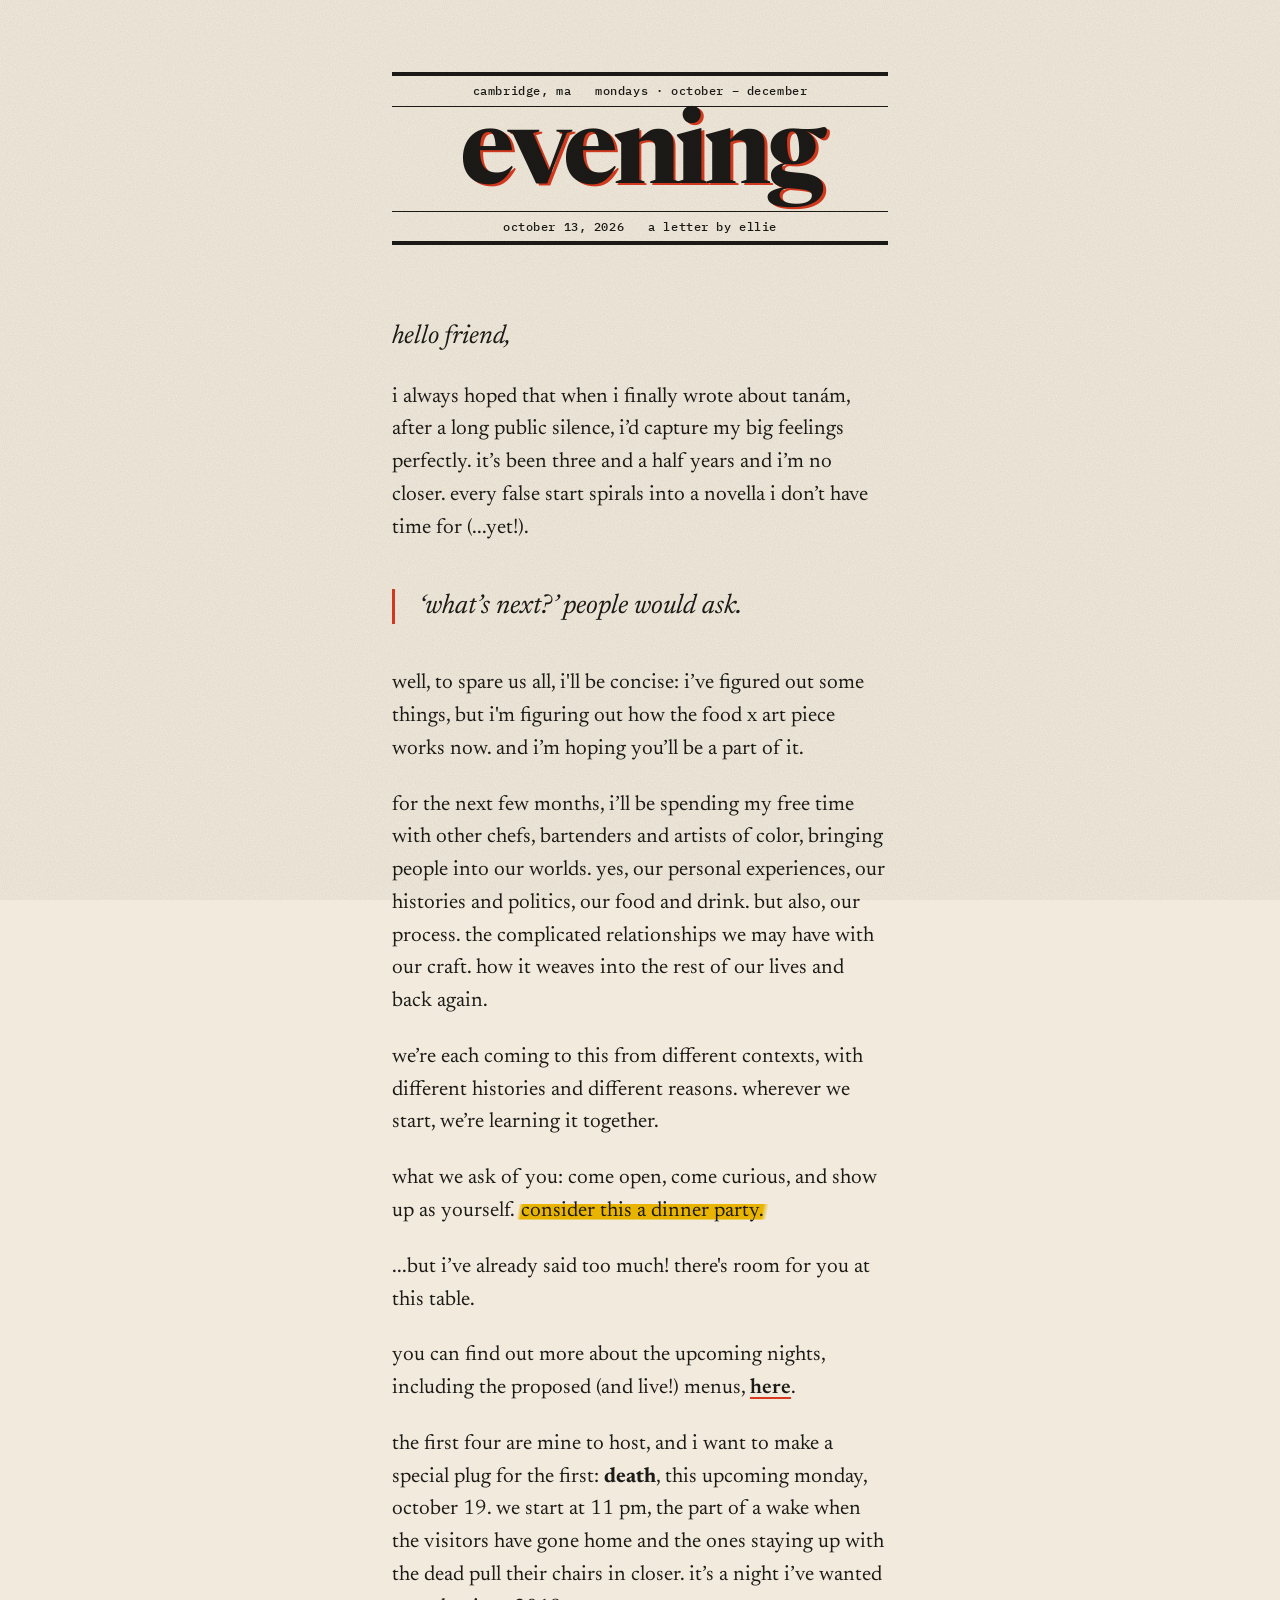
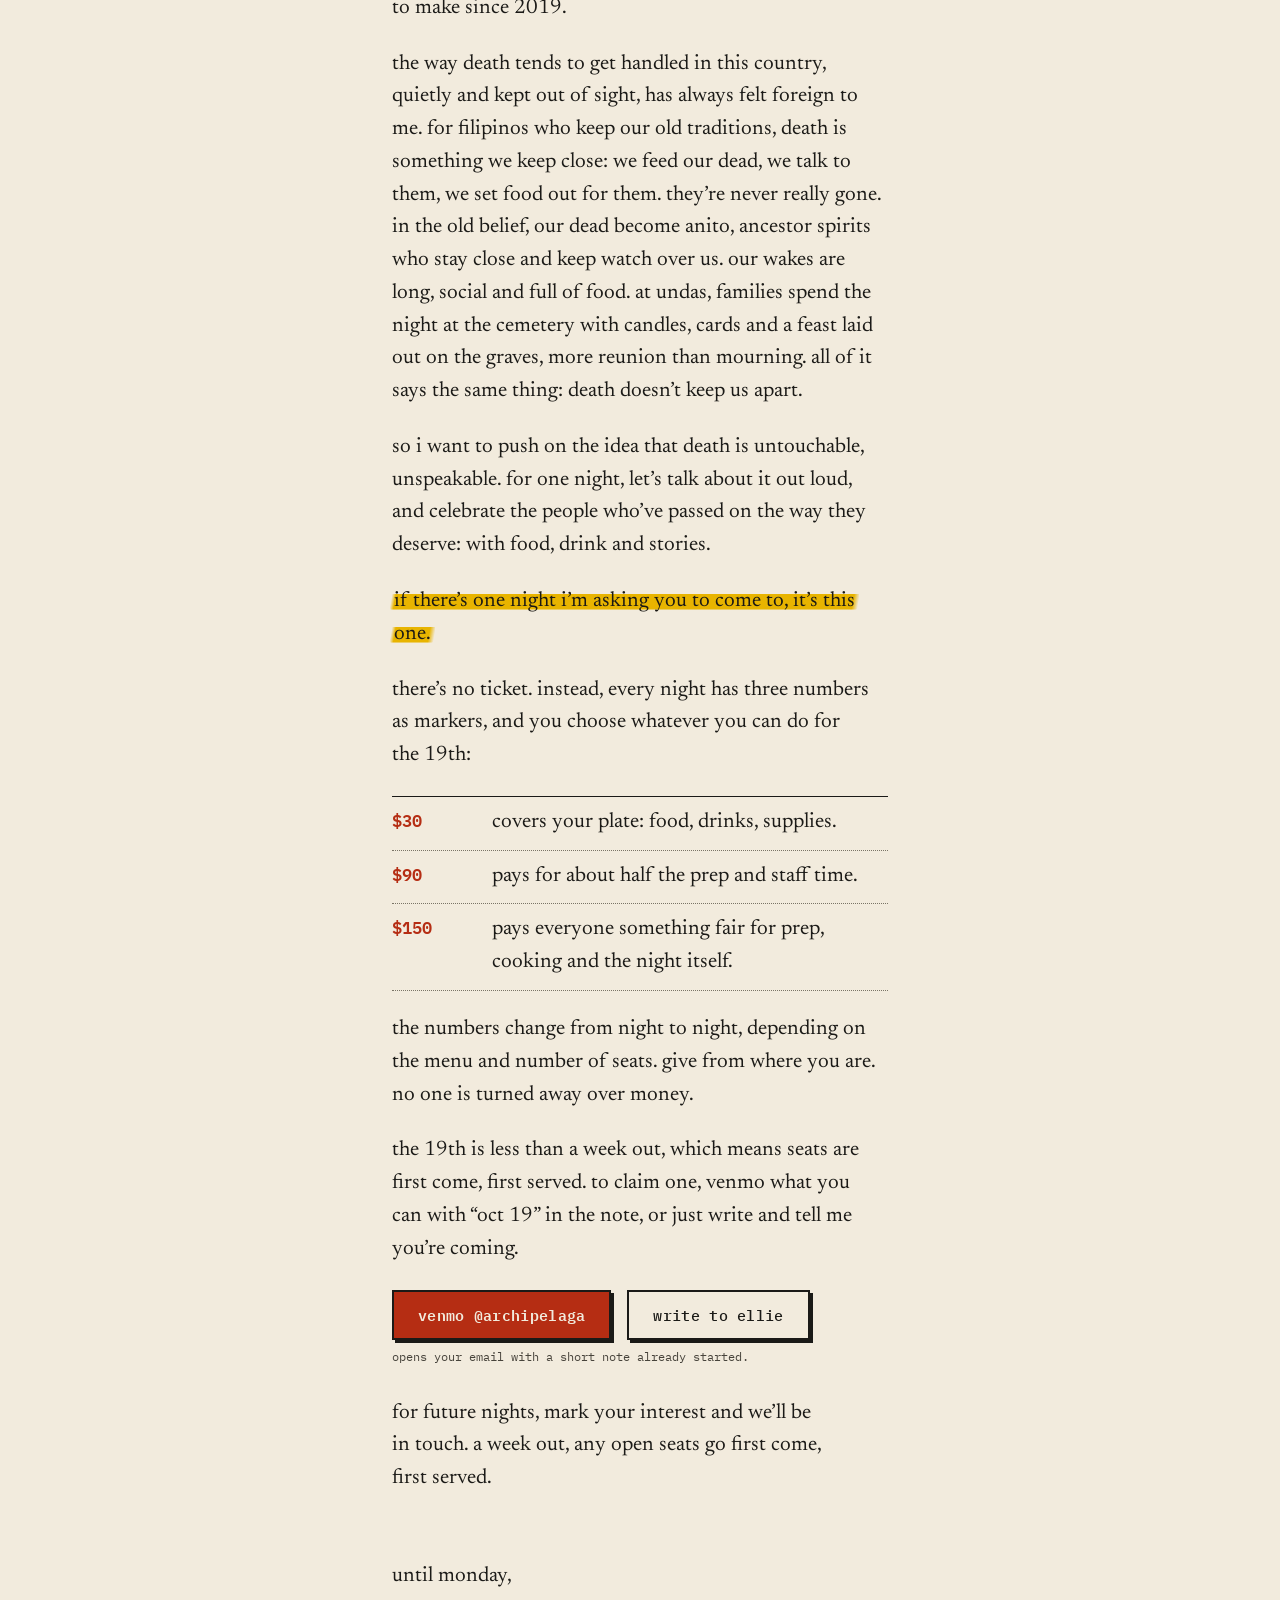
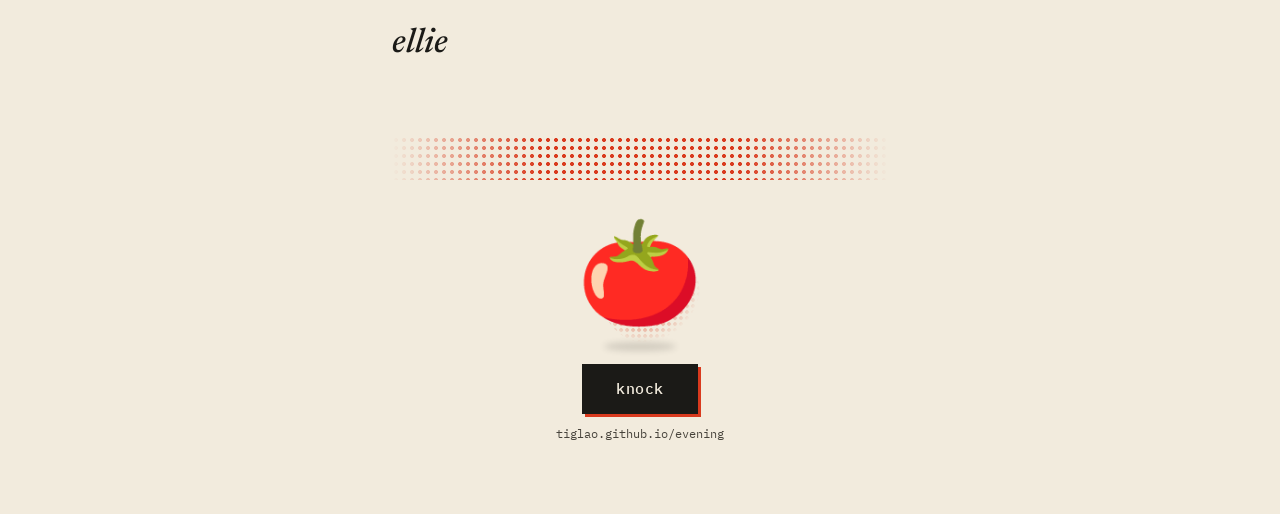
==== hello.html @ a57fa572 "v3.1: add hello.html letter - New public page at /hello.html: a letter from ellie about tanám and th" ====
<!doctype html>
<html lang="en">
<head>
  <meta charset="utf-8">
  <meta name="viewport" content="width=device-width, initial-scale=1">
  <title>evening · hello friend</title>
  <meta name="description" content="a letter from ellie, about tanám, and what's next.">
  <meta property="og:title" content="evening">
  <meta property="og:description" content="hello friend. a letter about tanám, and what's next.">
  <meta property="og:type" content="article">
  <link rel="icon" href="data:image/svg+xml,<svg xmlns=%22http://www.w3.org/2000/svg%22 viewBox=%220 0 100 100%22><text y=%22.9em%22 font-size=%2290%22>🍅</text></svg>">
  <link rel="preconnect" href="https://fonts.googleapis.com">
  <link rel="preconnect" href="https://fonts.gstatic.com" crossorigin>
  <link rel="stylesheet" href="https://fonts.googleapis.com/css2?family=IBM+Plex+Mono:wght@400;500;600&family=Newsreader:ital,opsz,wght@0,6..72,300..800;1,6..72,300..800&display=swap">
  <link rel="stylesheet" href="styles.css">
  <style>
    /* page-specific; tokens come from styles.css :root */
    :root { --gate-url: "tiglao.github.io/evening"; }
    .note { max-width: 34rem; margin: 0 auto; padding: var(--s-8) var(--s-5) var(--s-8); }
    .note__plate { text-align: center; margin-bottom: var(--s-8); }
    .note__plate .nameplate__meta { justify-content: center; gap: 2px var(--s-5); }
    .note__word { margin: .06em 0 .04em; font-weight: 700; font-size: clamp(64px, 15vw, 104px); line-height: .9; letter-spacing: -.05em; font-variation-settings: "opsz" 72; text-shadow: .028em .018em 0 var(--misreg); }
    .note__body p { margin: 0 0 1.1em; text-wrap: pretty; }
    .note__hello { font-style: italic; font-size: 1.25em; margin-bottom: .9em !important; }
    .note__ask { margin: 1.6em 0 1.6em !important; padding-left: var(--s-5); border-left: 3px solid var(--tomato); font: italic 400 1.3em/1.3 var(--font-serif); }
    .note mark {
      color: inherit; padding: 0 .18em; margin: 0 -.08em;
      background: linear-gradient(100deg, transparent .1em, var(--hi) .28em, var(--hi) calc(100% - .35em), transparent calc(100% - .08em)) 0 62% / 100% 74% no-repeat;
      border-radius: .35em .15em .4em .2em;
      -webkit-box-decoration-break: clone; box-decoration-break: clone; mix-blend-mode: multiply;
    }
    .note__body a { font-weight: 600; text-decoration-thickness: 2px; }
    .note__close { margin: var(--s-6) 0 0 !important; }
    .note__sign { margin-top: 0 !important; font: italic 500 34px/1.1 var(--font-serif); }

    .price-list { list-style: none; margin: 0 0 1.1em; padding: 0; border-top: 1.5px solid var(--ink); }
    .price-list li { display: grid; grid-template-columns: 4.2em minmax(0, 1fr); gap: var(--s-3); align-items: baseline; padding: 10px 0; border-bottom: 1px dotted var(--ink-3); text-wrap: pretty; }
    .price-list__amt { font: 600 17px/1.2 var(--font-mono); color: var(--tomato-ink); }
    .note-actions { display: flex; flex-wrap: wrap; gap: var(--s-3) var(--s-4); margin: var(--s-5) 0 var(--s-2); }
    .note-actions__fine { margin: 0 0 var(--s-6) !important; font: 400 11.5px/1.5 var(--font-mono); color: var(--ink-2); }
    @media (max-width: 520px) { .note-actions .btn { flex: 1 1 100%; } }
    .knock { margin-top: var(--s-8); display: grid; justify-items: center; gap: var(--s-3); text-align: center; }
    .knock__rule { width: 100%; height: 44px; margin-bottom: var(--s-5);
      background-image: radial-gradient(circle at 50% 50%, var(--tomato) 1.6px, transparent 2.3px); background-size: 8px 8px;
      -webkit-mask-image: linear-gradient(90deg, transparent, #000 30%, #000 70%, transparent);
              mask-image: linear-gradient(90deg, transparent, #000 30%, #000 70%, transparent); }
    .knocker { display: grid; justify-items: center; gap: var(--s-2); color: var(--ink); text-decoration: none; }
    .knocker .tomato { margin: 0; }
    .knocker__label { display: inline-flex; align-items: center; min-height: 50px; padding: 0 var(--s-6); background: var(--ink); color: var(--paper); border: 2px solid var(--ink); box-shadow: 3px 3px 0 var(--tomato); font: 500 15px/1 var(--font-mono); letter-spacing: .04em; transition: transform .12s ease, box-shadow .12s ease; }
    .knocker:hover { color: var(--ink); }
    .knocker:hover .knocker__label { transform: translate(-1px, -1px); box-shadow: 4px 4px 0 var(--tomato); }
    .knocker:active .knocker__label { transform: translate(2px, 2px); box-shadow: 1px 1px 0 var(--tomato); }
    .knocker:hover .tomato__art, .knocker[data-state="knocking"] .tomato__art { animation: knock 1.4s var(--ease-out) infinite; }
    .knocker:hover .tomato__floor, .knocker[data-state="knocking"] .tomato__floor { animation: knock-floor 1.4s var(--ease-out) infinite; }
    .knock__url { margin: 0; font: 400 12px/1.4 var(--font-mono); color: var(--ink-2); }
  </style>
</head>
<body>
  <main class="note" id="view-hello" data-view="hello">
    <header class="note__plate">
      <div class="nameplate__meta nameplate__meta--top"><span>cambridge, ma</span><span>mondays · october – december</span></div>
      <p class="note__word">evening</p>
      <div class="nameplate__meta nameplate__meta--bottom"><span>october 13, 2026</span><span>a letter by ellie</span></div>
    </header>

    <article class="note__body" id="hello-letter">
      <p class="note__hello">hello friend,</p>
      <p>i always hoped that when i finally wrote about tanám, after a long public silence, i’d capture my big feelings perfectly. it’s been three and a half years and i’m no closer. every false start spirals into a novella i don’t have time for (...yet!).</p>
      <p class="note__ask">‘what’s next?’ people would ask.</p>
      <p>well, to spare us all, i'll be concise: i’ve figured out some things, but i'm figuring out how the food x art piece works now. and i’m hoping you’ll be a part of it.</p>
      <p>for the next few months, i’ll be spending my free time with other chefs, bartenders and artists of color, bringing people into our worlds. yes, our personal experiences, our histories and politics, our food and drink. but also, our process. the complicated relationships we may have with our craft. how it weaves into the rest of our lives and back again.</p>
      <p>we’re each coming to this from different contexts, with different histories and different reasons. wherever we start, we’re learning it together.</p>
      <p>what we ask of you: come open, come curious, and show up as yourself. <mark>consider this a dinner party.</mark></p>
      <p>...but i’ve already said too much! there's room for you at this table.</p>
      <p>you can find out more about the upcoming nights, including the proposed (and live!) menus, <a id="hello-gate-link" href="index.html" data-action="to-gate">here</a>.</p>
      <p>the first four are mine to host, and i want to make a special plug for the first: <strong>death</strong>, this upcoming monday, october 19. we start at 11 pm, the part of a wake when the visitors have gone home and the ones staying up with the dead pull their chairs in closer. it’s a night i’ve wanted to make since 2019.</p>
      <p>the way death tends to get handled in this country, quietly and kept out of sight, has always felt foreign to me. for filipinos who keep our old traditions, death is something we keep close: we feed our dead, we talk to them, we set food out for them. they’re never really gone. in the old belief, our dead become anito, ancestor spirits who stay close and keep watch over us. our wakes are long, social and full of food. at undas, families spend the night at the cemetery with candles, cards and a feast laid out on the graves, more reunion than mourning. all of it says the same thing: death doesn’t keep us apart.</p>
      <p>so i want to push on the idea that death is untouchable, unspeakable. for one night, let’s talk about it out loud, and celebrate the people who’ve passed on the way they deserve: with food, drink and stories.</p>
      <p><mark>if there’s one night i’m asking you to come to, it’s this one.</mark></p>
      <p>there’s no ticket. instead, every night has three numbers as markers, and you choose whatever you can do for the 19th:</p>
      <ul class="price-list" id="hello-prices">
        <li><span class="price-list__amt">$30</span><span>covers your plate: food, drinks, supplies.</span></li>
        <li><span class="price-list__amt">$90</span><span>pays for about half the prep and staff time.</span></li>
        <li><span class="price-list__amt">$150</span><span>pays everyone something fair for prep, cooking and the night itself.</span></li>
      </ul>
      <p>the numbers change from night to night, depending on the menu and number of seats. give from where you are. no one is turned away over money.</p>
      <p>the 19th is less than a week out, which means seats are first come, first served. to claim one, venmo what you can with “oct 19” in the note, or just write and tell me you’re coming.</p>
      <div class="note-actions" id="hello-actions">
        <a id="hello-venmo" class="btn btn--tomato" data-action="venmo" href="https://venmo.com/u/archipelaga" target="_blank" rel="noopener">venmo @archipelaga</a>
        <button id="hello-write" class="btn btn--ghost" type="button" data-action="write-ellie">write to ellie</button>
      </div>
      <p class="note-actions__fine" id="hello-write-fine">opens your email with a short note already started.</p>
      <p>for future nights, mark your interest and we’ll be in touch. a week out, any open seats go first come, first served.</p>
      <p class="note__close"><br>until monday,<br><br></p>
      <p class="note__sign">ellie</p>
    </article>

    <section class="knock" id="knock" aria-label="go to the door">
      <div class="knock__rule" aria-hidden="true"></div>
      <!-- live: https://tiglao.github.io/evening — relative so it works on any host -->
      <a class="knocker" id="knocker" href="index.html" data-action="knock" data-state="idle">
        <!-- swap the <span> for the linocut <img>, same as the gate -->
        <span class="tomato tomato--small" aria-hidden="true">
          <span class="tomato__halftone benday"></span>
          <span class="tomato__floor"></span>
          <span class="tomato__art" data-slot="tomato-art"><span>🍅</span></span>
        </span>
        <span class="knocker__label">knock</span>
      </a>
      <p class="knock__url">tiglao.github.io/evening</p>
    </section>
  </main>

  <script>
    // "write to ellie": the address is assembled on click, so it never sits in the page for scrapers.
    const ELLIE = { user: "hello", domain: "ellietiglao.com" };
    document.getElementById("hello-write").addEventListener("click", () => {
      const subject = "coming to evening · mon oct 19";
      const body = "hi ellie,\n\ni'd like to come to death on monday, oct 19.\n\nname:\nphone:\nanything the kitchen should know:\n";
      location.href = "mailto:" + ELLIE.user + "@" + ELLIE.domain + "?subject=" + encodeURIComponent(subject) + "&body=" + encodeURIComponent(body);
    });

    // a short knock before going to the door
    (function () {
      const reduce = matchMedia("(prefers-reduced-motion: reduce)").matches;
      document.querySelectorAll('[data-action="knock"], [data-action="to-gate"]').forEach((a) => {
        a.addEventListener("click", (e) => {
          if (reduce || e.metaKey || e.ctrlKey || e.shiftKey || e.button !== 0) return;
          e.preventDefault();
          const k = document.getElementById("knocker");
          k.dataset.state = "knocking";
          setTimeout(() => { location.href = a.getAttribute("href"); }, 900);
        });
      });
    })();
  </script>
</body>
</html>
---- styles.css ----
/* evening — styles. every color, font and spacing value lives in :root. */
:root {
  /* ink + paper */
  --paper: #F2EBDD;
  --paper-deep: #E6DCC7;
  --paper-bright: #F8F3E9;
  --ink: #1B1A17;
  --ink-2: #47433B;
  --ink-3: #7A7466;
  /* riso inks */
  --tomato: #D93A1E;
  --tomato-ink: #B52D13;      /* tomato for small text + filled buttons (contrast) */
  --leaf: #2E6B3A;
  --hi: #F5C400;              /* yellow ink */
  --hi-wash: #F3E3A6;         /* yellow ink at low coverage, for notes */
  --cool: #2B59C3;            /* sparingly: focus rings */
  --misreg: var(--tomato);    /* color of the offset ink layer */

  /* type */
  --font-serif: "Newsreader", "Iowan Old Style", Georgia, serif;
  --font-mono: "IBM Plex Mono", ui-monospace, Menlo, monospace;
  --text-body: clamp(18px, 0.9vw + 13.5px, 21px);
  --text-small: 12.5px;

  /* space */
  --s-1: 4px; --s-2: 8px; --s-3: 12px; --s-4: 16px; --s-5: 24px;
  --s-6: 32px; --s-7: 48px; --s-8: 72px; --s-9: 112px;
  --measure: 35rem;
  --measure-wide: 48rem;
  --pull-gap-mobile: clamp(72px, 30svh, 320px);  /* keeps pull quotes one per phone screen */

  /* objects */
  --tomato-size: clamp(136px, 36vw, 212px);   /* square slot; linocut image fills it */
  --tomato-size-small: clamp(104px, 26vw, 140px);
  --toggle-size: 60px;
  --drawer-w: min(460px, 100vw);
  --dot-step: 7px;
  --dot-r: 1.5px;
  --shadow-print: 3px 3px 0 var(--ink);
  --ease-out: cubic-bezier(.2, .75, .2, 1);

  --z-toggle: 40; --z-scrim: 50; --z-drawer: 60; --z-grain: 90; --z-dev: 95;
}

*, *::before, *::after { box-sizing: border-box; }
html { -webkit-text-size-adjust: 100%; }
body {
  margin: 0;
  min-height: 100svh;
  background: var(--paper);
  color: var(--ink);
  font-family: var(--font-serif);
  font-optical-sizing: auto;
  font-size: var(--text-body);
  line-height: 1.56;
  -webkit-font-smoothing: antialiased;
  text-rendering: optimizeLegibility;
}
/* paper grain */
body::after {
  content: "";
  position: fixed;
  inset: 0;
  pointer-events: none;
  z-index: var(--z-grain);
  opacity: .5;
  mix-blend-mode: multiply;
  background-image: url("data:image/svg+xml;utf8,<svg xmlns='http://www.w3.org/2000/svg' width='220' height='220'><filter id='n'><feTurbulence type='fractalNoise' baseFrequency='.85' numOctaves='3' stitchTiles='stitch'/><feColorMatrix values='0 0 0 0 .1  0 0 0 0 .09  0 0 0 0 .07  0 0 0 .22 0'/></filter><rect width='100%' height='100%' filter='url(%23n)'/></svg>");
}
a { color: inherit; text-decoration-color: var(--tomato); text-decoration-thickness: 1.5px; text-underline-offset: .18em; }
a:hover { color: var(--tomato-ink); }
button { font: inherit; color: inherit; }
:focus-visible { outline: 2px dashed var(--cool); outline-offset: 3px; }
::selection { background: var(--hi); color: var(--ink); }
.visually-hidden { position: absolute !important; width: 1px; height: 1px; overflow: hidden; clip: rect(0 0 0 0); white-space: nowrap; }
[hidden] { display: none !important; }

/* ---------- views ---------- */
[data-view-panel] { display: none; }
body[data-view="gate"] [data-view-panel="gate"],
body[data-view="not-listed"] [data-view-panel="not-listed"],
body[data-view="goodbye"] [data-view-panel="goodbye"] { display: grid; animation: view-in .6s var(--ease-out) both; }
body[data-view="letter"] [data-view-panel="letter"] { display: block; animation: view-in .8s var(--ease-out) both; }
@keyframes view-in { from { opacity: 0; transform: translateY(10px); } to { opacity: 1; transform: none; } }

/* ---------- shared pieces ---------- */
.btn {
  display: inline-flex; align-items: center; justify-content: center; gap: var(--s-2);
  min-height: 50px; padding: 0 var(--s-5);
  font: 500 15px/1 var(--font-mono); letter-spacing: .02em; text-decoration: none;
  color: var(--paper); background: var(--ink);
  border: 2px solid var(--ink); border-radius: 0;
  box-shadow: 3px 3px 0 var(--tomato);
  cursor: pointer;
  transition: transform .12s ease, box-shadow .12s ease, background-color .2s ease;
}
.btn:hover { color: var(--paper); transform: translate(-1px, -1px); box-shadow: 4px 4px 0 var(--tomato); }
.btn:active { transform: translate(2px, 2px); box-shadow: 1px 1px 0 var(--tomato); }
.btn:disabled { cursor: progress; }
.btn--tomato { background: var(--tomato-ink); border-color: var(--ink); box-shadow: 3px 3px 0 var(--ink); }
.btn--tomato:hover { box-shadow: 4px 4px 0 var(--ink); }
.btn--tomato:active { box-shadow: 1px 1px 0 var(--ink); }
.btn--ghost { background: transparent; color: var(--ink); box-shadow: 3px 3px 0 var(--ink); }
.btn--ghost:hover { color: var(--ink); background: var(--paper-bright); box-shadow: 4px 4px 0 var(--ink); }
.btn--ghost:active { box-shadow: 1px 1px 0 var(--ink); }
.btn--small { min-height: 44px; padding: 0 var(--s-4); font-size: 13.5px; }
.btn [data-label] { display: none; }
.btn [data-label="default"] { display: inline; }

.linkish {
  display: inline-flex; align-items: center; min-height: 44px;
  background: none; border: 0; padding: 0; cursor: pointer;
  font: 500 13px/1.3 var(--font-mono);
  text-decoration: underline; text-decoration-color: var(--tomato); text-decoration-thickness: 1.5px; text-underline-offset: .25em;
}
.linkish:hover { color: var(--tomato-ink); }
.linkish--danger { color: var(--tomato-ink); }

.field { display: flex; flex-direction: column; gap: 2px; }
.field label { font: 500 12px/1.2 var(--font-mono); letter-spacing: .04em; color: var(--ink-2); }
.field input, .field textarea {
  appearance: none; width: 100%; border-radius: 0; outline: none;
  background: transparent; color: var(--ink);
  font: 400 20px/1.3 var(--font-serif);
  border: 0; border-bottom: 1.5px solid var(--ink);
  padding: 8px 0 6px; min-height: 44px;   /* 44px tap target */
  transition: border-color .15s ease, box-shadow .15s ease, opacity .2s ease;
}
.field textarea { border: 1.5px solid var(--ink); padding: 10px 12px; min-height: 92px; resize: vertical; font-size: 18px; }
.field input:focus { border-bottom-color: var(--tomato); box-shadow: 0 2px 0 0 var(--tomato); }
.field textarea:focus { border-color: var(--tomato); box-shadow: 2px 2px 0 0 var(--tomato); }
.field input:-webkit-autofill { -webkit-box-shadow: 0 0 0 40px var(--paper) inset; -webkit-text-fill-color: var(--ink); }
.field__error { display: none; margin: 5px 0 0; font: 500 var(--text-small)/1.35 var(--font-mono); color: var(--tomato-ink); }
.field[data-state="error"] label { color: var(--tomato-ink); }
.field[data-state="error"] input { border-bottom-color: var(--tomato-ink); box-shadow: 0 2px 0 0 var(--tomato); }
.field[data-state="error"] .field__error { display: block; }
.field[data-state="error"] .field__error::before { content: "↑ "; }

.benday {
  background-image: radial-gradient(circle at 50% 50%, var(--dot-color, var(--tomato)) var(--dot-r), transparent calc(var(--dot-r) + .7px));
  background-size: var(--dot-step) var(--dot-step);
}

/* editable profile forms (drawer + not-on-the-list) */
.profile-form { display: flex; flex-direction: column; gap: var(--s-4); text-align: left; }
.save-row { display: flex; align-items: center; flex-wrap: wrap; gap: var(--s-3) var(--s-4); margin-top: var(--s-2); }
.save-status { margin: 0; font: 500 var(--text-small)/1.35 var(--font-mono); color: var(--ink-2); }
.profile-form[data-state="saving"] [data-role="save"] { opacity: .7; }
.profile-form[data-state="saving"] [data-role="save"] [data-label="default"],
.profile-form[data-state="saved"] [data-role="save"] [data-label="default"] { display: none; }
.profile-form[data-state="saving"] [data-role="save"] [data-label="saving"],
.profile-form[data-state="saved"] [data-role="save"] [data-label="saved"] { display: inline; }
.profile-form[data-state="saved"] [data-role="save"] { background: var(--leaf); }
.profile-form[data-state="saved"] .save-status { color: var(--leaf); }
.profile-form[data-state="error"] .save-status,
.profile-form[data-state="invalid"] .save-status { color: var(--tomato-ink); }

/* ---------- tomato slot ---------- */
.tomato { position: relative; width: var(--tomato-size); height: var(--tomato-size); display: grid; place-items: center; margin: 0 auto var(--s-5); }
.tomato--small { --tomato-size: var(--tomato-size-small); }
.tomato__halftone {
  position: absolute; inset: 14%; border-radius: 50%;
  --dot-step: 6px; --dot-r: 1.5px;
  transform: translate(10%, 8%);
  -webkit-mask-image: radial-gradient(circle at 42% 40%, #000 30%, transparent 70%);
          mask-image: radial-gradient(circle at 42% 40%, #000 30%, transparent 70%);
  opacity: .75;
}
.tomato__floor { position: absolute; left: 24%; right: 24%; bottom: 3%; height: 7%; border-radius: 50%; background: var(--ink); opacity: .14; filter: blur(3px); }
.tomato__art { position: relative; width: 100%; height: 100%; display: grid; place-items: center; transform-origin: 50% 86%; }
.tomato__art > span { font-size: calc(var(--tomato-size) * .72); line-height: 1; }
.tomato__art > img { display: block; width: 100%; height: 100%; object-fit: contain; }

/* ---------- 1. gate / not on the list / goodbye ---------- */
.gate { min-height: 100svh; place-items: center; padding: var(--s-8) var(--s-5) var(--s-7); }
.gate__inner { width: 100%; max-width: 380px; display: flex; flex-direction: column; align-items: stretch; text-align: center; }
.gate__title { margin: 0 0 var(--s-5); text-align: center; font-weight: 400; font-style: italic; font-size: clamp(27px, 5vw, 33px); line-height: 1.1; letter-spacing: -.01em; }
.gate__form { display: flex; flex-direction: column; gap: var(--s-4); text-align: left; }
.gate__form .btn { width: 100%; margin-top: var(--s-3); }
.gate__failed { display: none; margin: 0; text-align: center; font: 500 var(--text-small)/1.4 var(--font-mono); color: var(--tomato-ink); }
.gate__fineprint { margin: var(--s-4) auto 0; max-width: 36ch; text-align: center; font: 400 11.5px/1.6 var(--font-mono); color: var(--ink-2); text-wrap: pretty; }
.gate__message-text { margin: 0 0 var(--s-6); font: italic 400 clamp(25px, 5.4vw, 31px)/1.18 var(--font-serif); letter-spacing: -.01em; text-wrap: balance; }

.gate[data-state="boot"] .gate__form { display: none; }
.gate[data-state="failed"] .gate__failed { display: block; }
.gate[data-state="loading"] .field input { opacity: .45; }
.gate[data-state="loading"] #gate-enter [data-label="default"] { display: none; }
.gate[data-state="loading"] #gate-enter [data-label="loading"] { display: inline; }
.gate[data-state="loading"] .tomato__art { animation: knock 1.4s var(--ease-out) infinite; }
.gate[data-state="loading"] .tomato__floor { animation: knock-floor 1.4s var(--ease-out) infinite; }
.gate[data-state="boot"] .tomato__art { animation: breathe 1.6s ease-in-out infinite; }

.nl__form { padding-top: var(--s-5); border-top: 1.5px solid var(--ink); }
.nl__remove { align-self: center; margin-top: var(--s-5); }
body[data-view="goodbye"] .tomato__art { animation: farewell 2.2s ease-in-out both; }

@keyframes knock {
  0%, 46%, 100% { transform: none; }
  8%  { transform: rotate(-11deg) translateY(-6%); }
  16% { transform: rotate(3deg) translateY(0); }
  25% { transform: rotate(-9deg) translateY(-5%); }
  34% { transform: rotate(2deg) translateY(0); }
}
@keyframes knock-floor { 0%, 46%, 100% { transform: none; } 8%, 25% { transform: scaleX(.8); opacity: .08; } }
@keyframes breathe { 50% { transform: scale(.96); } }
@keyframes farewell { 0%, 100% { transform: none; } 25% { transform: rotate(-9deg); } 50% { transform: rotate(7deg); } 75% { transform: rotate(-4deg); } }

/* ---------- 2. letter ---------- */
.letter { padding: var(--s-8) 0 var(--s-8); }
.nameplate { max-width: var(--measure-wide); margin: 0 auto; padding: 0 var(--s-5); text-align: center; }
.nameplate__meta {
  display: flex; justify-content: space-between; flex-wrap: wrap; gap: 2px var(--s-4);
  padding: 7px 0; font: 500 11.5px/1.35 var(--font-mono); letter-spacing: .05em;
}
.nameplate__meta--top { border-top: 4px solid var(--ink); border-bottom: 1px solid var(--ink); }
.nameplate__meta--bottom { border-top: 1px solid var(--ink); border-bottom: 4px solid var(--ink); }
.nameplate__title {
  margin: .04em 0 .06em;
  font-weight: 700; font-size: clamp(88px, 21vw, 196px); line-height: .9; letter-spacing: -.05em;
  font-variation-settings: "opsz" 72;
  text-shadow: .028em .018em 0 var(--misreg);
}

.feature-head { max-width: var(--measure); margin: var(--s-8) auto var(--s-7); padding: 0 var(--s-5); text-align: center; }
.kicker { margin: 0 0 var(--s-3); font: 500 12px/1.3 var(--font-mono); letter-spacing: .08em; color: var(--tomato-ink); }
.headline { margin: 0 0 var(--s-4); font-weight: 400; font-style: italic; font-size: clamp(42px, 8vw, 68px); line-height: .98; letter-spacing: -.025em; text-wrap: balance; }
.dek { margin: 0 auto var(--s-5); max-width: 30ch; font-size: clamp(19px, 2.2vw, 23px); line-height: 1.38; color: var(--ink-2); text-wrap: balance; }
.byline { display: flex; justify-content: center; flex-wrap: wrap; gap: 2px var(--s-5); padding: 8px 0; border-top: 1px solid var(--ink); border-bottom: 1px solid var(--ink); font: 500 12px/1.4 var(--font-mono); letter-spacing: .04em; }

.letter__body { max-width: var(--measure); margin: 0 auto; padding: 0 var(--s-5); }
.letter__body > p, .letter__body > section > p { margin: 0 0 1.05em; text-align: left; text-wrap: pretty; }
.salutation { font-style: italic; font-size: 1.15em; }
.letter strong { font-weight: 650; }
mark[data-cue] { background: none; color: inherit; padding: 0; }   /* reserved for v2 media cues */

.section-head { position: relative; display: grid; justify-items: center; gap: 2px; margin: var(--s-8) 0 var(--s-6); font-weight: 400; }
.section-head::before {
  content: ""; position: absolute; left: 0; right: 0; top: 0; height: 60px;
  background-image: radial-gradient(circle at 50% 50%, var(--tomato) 1.6px, transparent 2.3px);
  background-size: var(--dot-step) var(--dot-step);
  -webkit-mask-image: radial-gradient(closest-side, #000 25%, transparent 100%);
          mask-image: radial-gradient(closest-side, #000 25%, transparent 100%);
}
.section-head__num { position: relative; display: grid; place-items: center; height: 60px; padding: 0 .3em; background: var(--paper); font: italic 500 50px/1 var(--font-serif); letter-spacing: -.02em; }
.section-head__title { position: relative; font: 500 12px/1.3 var(--font-mono); letter-spacing: .1em; color: var(--ink-2); }

.reread { display: none; margin: var(--s-8) 0 calc(var(--s-5) * -1); text-align: center; }
body[data-entry="returning"] .reread { display: block; }

/* pull quotes */
.pull { margin: var(--s-8) 0; padding: var(--s-5) 0; text-align: center; border-top: 1.5px solid var(--ink); border-bottom: 1.5px solid var(--ink); }
.pull__label { display: block; margin: 0 0 var(--s-3); font: 500 12px/1.3 var(--font-mono); letter-spacing: .08em; color: var(--tomato-ink); }
.pull blockquote { margin: 0; font: italic 500 clamp(34px, 6.4vw, 52px)/1.04 var(--font-serif); letter-spacing: -.025em; text-wrap: balance; text-shadow: .03em .022em 0 var(--misreg); }
@media (max-width: 720px) { .pull { margin-block: var(--pull-gap-mobile); } }

/* house rules panel */
.panel { position: relative; margin: var(--s-7) 0; padding: var(--s-8) var(--s-6) var(--s-6); background: var(--paper-bright); border: 2px solid var(--ink); box-shadow: 6px 6px 0 var(--ink); }
.panel::before {
  content: ""; position: absolute; inset: 0; pointer-events: none;
  background-image: radial-gradient(circle at 50% 50%, var(--hi) 2.6px, transparent 3.2px);
  background-size: 10px 10px;
  -webkit-mask-image: linear-gradient(140deg, #000 0%, rgba(0,0,0,.35) 55%, transparent 90%);
          mask-image: linear-gradient(140deg, #000 0%, rgba(0,0,0,.35) 55%, transparent 90%);
}
.panel__caption { position: absolute; top: -2px; left: -2px; padding: 5px 10px; background: var(--hi); border: 2px solid var(--ink); font: 500 12px/1.2 var(--font-mono); letter-spacing: .04em; }
.rules { position: relative; list-style: none; margin: 0; padding: 0; display: grid; gap: var(--s-4); }
.rules li { position: relative; padding-left: 1.2em; font: italic 500 clamp(22px, 3.6vw, 27px)/1.2 var(--font-serif); letter-spacing: -.01em; text-wrap: balance; }
.rules li::before { content: ""; position: absolute; left: 0; top: .42em; width: .42em; height: .42em; background: var(--tomato); transform: rotate(45deg); }

/* nights (inline rsvp) */
.nights { list-style: none; margin: var(--s-5) 0 var(--s-6); padding: 0; border-top: 1.5px solid var(--ink); }
.night { display: grid; grid-template-columns: 60px minmax(0, 1fr); gap: var(--s-4); padding: var(--s-5) 0; border-bottom: 1px dotted var(--ink-3); }
.night__date { align-self: start; display: grid; justify-items: center; padding: 6px 0 5px; border: 1.5px solid var(--ink); background: var(--paper-bright); }
.night__month { font: 500 11px/1.2 var(--font-mono); letter-spacing: .06em; color: var(--tomato-ink); }
.night__day { font: 600 30px/1 var(--font-serif); font-variation-settings: "opsz" 72; }
.night__dow { font: 400 10.5px/1.2 var(--font-mono); color: var(--ink-2); }
.night__body { display: flex; flex-direction: column; gap: var(--s-2); min-width: 0; }
.night__top { display: flex; flex-wrap: wrap; justify-content: space-between; align-items: flex-start; gap: var(--s-2) var(--s-3); }
.night__theme { flex: 1 1 13em; margin: 0; font: italic 400 21px/1.22 var(--font-serif); text-wrap: balance; }
.night__meta { margin: 0; font: 400 12px/1.45 var(--font-mono); color: var(--ink-2); text-transform: lowercase; }
.night__amounts { margin: 0; font: 500 12.5px/1.4 var(--font-mono); letter-spacing: .02em; }
.night__pay { display: none; flex-wrap: wrap; align-items: center; justify-content: space-between; gap: var(--s-3); padding: var(--s-3) var(--s-4); border: 1.5px solid var(--ink); background: var(--hi-wash); }
.night__pay p { margin: 0; font: 500 16px/1.3 var(--font-serif); }
.night__confirmed { display: none; margin: 0; font: 500 var(--text-small)/1.4 var(--font-mono); color: var(--leaf); }
.night__status { margin: 0; min-height: 15px; font: 500 11px/1.3 var(--font-mono); color: var(--ink-2); }
.night[data-status="yes"] .night__pay { display: flex; }
/* a full night: no new yeses (maybe still works), unless you already have a seat */
.night[data-status="full"] [data-rsvp="yes"] { display: none; }
.night[data-status="full"] .rsvp-opts { grid-template-columns: repeat(2, 1fr); }
.night[data-status="full"] .rsvp-opts button[data-rsvp="maybe"] { border-left: 0; }
.night[data-status="confirmed"] .night__confirmed { display: block; }
.night[data-status="cancelled"] .rsvp-opts,
.night[data-status="cancelled"] .night__amounts { display: none; }
.night[data-status="cancelled"] .night__theme { text-decoration: line-through; text-decoration-color: var(--tomato); text-decoration-thickness: 2px; }
.night[data-state="saving"] .rsvp-opts { opacity: .6; }
.night[data-state="saved"] .night__status { color: var(--leaf); }
.night[data-state="error"] .night__status { color: var(--tomato-ink); }

.rsvp-opts { display: grid; grid-template-columns: repeat(3, 1fr); border: 1.5px solid var(--ink); }
.rsvp-opts button {
  min-height: 44px; padding: 0; background: transparent; border: 0; border-left: 1.5px solid var(--ink);
  font: 500 13px/1 var(--font-mono); cursor: pointer; transition: background-color .15s ease, color .15s ease;
}
.rsvp-opts button:first-child { border-left: 0; }
.rsvp-opts button:hover { background: var(--paper-deep); }
.rsvp-opts button[aria-pressed="true"][data-rsvp="yes"] { background: var(--ink); color: var(--paper); }
.rsvp-opts button[aria-pressed="true"][data-rsvp="maybe"] { background: var(--paper-deep); color: var(--ink); }
.rsvp-opts button[aria-pressed="true"][data-rsvp="no"] { background: var(--paper-deep); color: var(--ink-2); }
.rsvp-opts button[aria-pressed="true"]::before { content: "● "; font-size: 9px; vertical-align: 2px; }

/* status badges: hollow = not a seat, filled green = a seat */
.badge { display: inline-flex; align-items: center; gap: 6px; flex: none; padding: 5px 9px 4px; border: 1.5px solid var(--ink); background: transparent; color: var(--ink); font: 500 11.5px/1.2 var(--font-mono); letter-spacing: .03em; white-space: nowrap; }
.badge::before { font-size: 11px; line-height: 1; }
.badge[data-status="none"] { border-style: dashed; border-color: var(--ink-3); color: var(--ink-2); }
.badge[data-status="none"]::before { content: "–"; }
.badge[data-status="maybe"]::before { content: "○"; }
.badge[data-status="yes"] { background: var(--hi); }
.badge[data-status="yes"]::before { content: "◐"; }
.badge[data-status="confirmed"] { background: var(--leaf); border-color: var(--leaf); color: var(--paper); box-shadow: 2px 2px 0 var(--ink); transform: rotate(-2deg); }
.badge[data-status="confirmed"]::before { content: "●"; }
.badge[data-status="full"] { border-color: var(--tomato-ink); color: var(--tomato-ink); }
.badge[data-status="full"]::before { content: "×"; }
.badge[data-status="cancelled"] { background: var(--ink); color: var(--paper); }
.badge[data-status="cancelled"]::before { content: "×"; }

/* paying for it */
.tiers { list-style: none; margin: 0 0 var(--s-6); padding: 0; display: grid; gap: var(--s-3); }
.tiers li { display: grid; grid-template-columns: 22px minmax(0, 1fr); gap: var(--s-3); align-items: start; text-wrap: pretty; }
.tiers__mark { width: 18px; height: 18px; margin-top: .3em; border: 1.5px solid var(--ink); --dot-step: 5px; }

.tier-fig { margin: 0 0 var(--s-7); }
.tier-fig__chart { position: relative; height: 112px; }
.tier-fig__track { position: absolute; left: 0; right: 0; top: 26px; height: 22px; border: 2px solid var(--ink); background: var(--paper-bright); }
.tier-fig__seg { position: absolute; top: 0; bottom: 0; }
.tier-fig__seg--1 { background: var(--tomato); }
.tier-fig__seg--2 { background-image: radial-gradient(circle at 50% 50%, var(--tomato) 1.8px, transparent 2.5px); background-size: 6px 6px; }
.tier-fig__seg--3 { background-image: radial-gradient(circle at 50% 50%, var(--leaf) 1.5px, transparent 2.2px); background-size: 6px 6px; }
.tier-fig__mark { position: absolute; top: 0; bottom: 0; left: var(--at); width: 0; }
.tier-fig__mark::before { content: ""; position: absolute; left: -1px; top: 20px; height: 36px; width: 2px; background: var(--ink); }
.tier-fig__amt { position: absolute; top: 0; left: 0; transform: translateX(-50%); font: 600 12.5px/1.2 var(--font-mono); white-space: nowrap; }
.tier-fig__label { position: absolute; top: 62px; left: 0; transform: translateX(-50%); width: max-content; max-width: 13ch; text-align: center; font: 400 11.5px/1.3 var(--font-mono); color: var(--ink-2); }
.tier-fig__mark--end .tier-fig__amt, .tier-fig__mark--end .tier-fig__label { transform: translateX(-100%); text-align: right; }
.tier-fig__legend { display: none; list-style: none; margin: 0 0 var(--s-3); padding: 0; font: 400 12px/1.5 var(--font-mono); color: var(--ink-2); }
.tier-fig__legend b { color: var(--ink); font-weight: 600; }
.tier-fig figcaption { padding-top: var(--s-2); border-top: 1px solid var(--ink); font: 500 12px/1.4 var(--font-mono); letter-spacing: .03em; }
@media (max-width: 520px) {
  .tier-fig__chart { height: 60px; }
  .tier-fig__label { position: absolute !important; width: 1px; height: 1px; overflow: hidden; clip: rect(0 0 0 0); }
  .tier-fig__legend { display: block; }
}

.contribute {
  position: relative; display: grid; grid-template-columns: minmax(0, 1fr) auto; gap: var(--s-6); align-items: center;
  margin: var(--s-5) 0 var(--s-7); padding: var(--s-6);
  background: var(--paper-bright); border: 2px solid var(--ink); box-shadow: 6px 6px 0 var(--tomato);
}
.contribute::after {
  content: ""; position: absolute; top: 0; right: 0; width: 45%; height: 60%; pointer-events: none;
  background-image: radial-gradient(circle at 50% 50%, var(--tomato) 1.5px, transparent 2.2px); background-size: 7px 7px;
  -webkit-mask-image: radial-gradient(farthest-side at 100% 0, rgba(0,0,0,.55), transparent);
          mask-image: radial-gradient(farthest-side at 100% 0, rgba(0,0,0,.55), transparent);
}
.contribute__text { position: relative; display: flex; flex-direction: column; align-items: flex-start; gap: var(--s-4); }
.contribute__note { margin: 0; font: 400 var(--text-small)/1.45 var(--font-mono); color: var(--ink-2); }
.contribute__qr { position: relative; margin: 0; width: 152px; text-align: center; }
.qr-slot {
  width: 152px; height: 152px; display: grid; place-items: center; padding: var(--s-3);
  border: 2px solid var(--ink); background: repeating-linear-gradient(45deg, var(--paper-deep) 0 6px, var(--paper-bright) 6px 12px);
  font: 500 11px/1.4 var(--font-mono); color: var(--ink-2);
}
.qr-slot img { width: 100%; height: 100%; object-fit: contain; }
.contribute__qr figcaption { margin-top: var(--s-2); font: 400 11.5px/1.3 var(--font-mono); color: var(--ink-2); }
@media (max-width: 720px) {
  .contribute { grid-template-columns: 1fr; padding: var(--s-5); }
  .contribute__qr { display: none; }
  .contribute .btn { width: 100%; }
}

.signoff { margin-top: var(--s-7); }
.signoff p { margin: 0; }
.signoff__name { font: italic 500 34px/1.1 var(--font-serif); }
.signers { margin-top: var(--s-6); }
.signers__label { margin: 0 0 var(--s-4) !important; font: italic 400 22px/1 var(--font-serif); color: var(--ink-2); }
.signers__list { list-style: none; margin: 0; padding: 0; display: grid; grid-template-columns: repeat(auto-fill, minmax(76px, 1fr)); gap: var(--s-5) var(--s-3); }
.signer { display: flex; flex-direction: column; align-items: center; gap: var(--s-2); min-width: 0; }
.signer__stamp {
  --fill: var(--tomato-ink); --on: var(--paper); --ring: var(--hi);
  position: relative; width: 60px; height: 60px; border-radius: 50%; display: grid; place-items: center; overflow: hidden;
  background: var(--fill); color: var(--on); border: 2px solid var(--ink);
  box-shadow: 3px 2px 0 -1px var(--ring);
  transform: rotate(var(--tilt, 0deg));
  transition: transform .2s var(--ease-out);
}
.signer__stamp::after {
  content: ""; position: absolute; inset: 0; border-radius: 50%; pointer-events: none;
  background-image: radial-gradient(circle at 50% 50%, rgba(27,26,23,.38) 1.1px, transparent 1.7px); background-size: 5px 5px;
  -webkit-mask-image: radial-gradient(circle at 78% 82%, #000 10%, transparent 62%);
          mask-image: radial-gradient(circle at 78% 82%, #000 10%, transparent 62%);
}
.signer__initial { position: relative; font: italic 600 32px/1 var(--font-serif); font-variation-settings: "opsz" 72; margin-top: -3px; }
.signer__stamp img { width: 100%; height: 100%; object-fit: cover; }
.signer:hover .signer__stamp { transform: rotate(calc(var(--tilt, 0deg) * -1.5)) scale(1.06); }
.signer__name { max-width: 100%; font: 500 12px/1.25 var(--font-mono); letter-spacing: .02em; text-align: center; overflow-wrap: anywhere; }
.signer[data-ink="leaf"] .signer__stamp { --fill: var(--leaf); --on: var(--paper); --ring: var(--tomato); }
.signer[data-ink="hi"] .signer__stamp { --fill: var(--hi); --on: var(--ink); --ring: var(--tomato); }
.signer[data-ink="ink"] .signer__stamp { --fill: var(--ink); --on: var(--paper); --ring: var(--tomato); }

.colophon { max-width: var(--measure-wide); margin: var(--s-9) auto 0; padding: 0 var(--s-5); text-align: center; }
.colophon__band {
  height: 44px; margin-bottom: var(--s-4);
  background-image: radial-gradient(circle at 50% 50%, var(--leaf) 1.6px, transparent 2.3px); background-size: 8px 8px;
  -webkit-mask-image: linear-gradient(90deg, transparent, #000 30%, #000 70%, transparent);
          mask-image: linear-gradient(90deg, transparent, #000 30%, #000 70%, transparent);
}
.colophon p { margin: 0; font: 400 11.5px/1.5 var(--font-mono); letter-spacing: .04em; color: var(--ink-2); }

/* ---------- floating tomato + "your info" label ---------- */
.seat-toggle {
  position: fixed; top: 16px; right: 16px; z-index: var(--z-toggle);
  display: none; align-items: center; gap: 14px;
  padding: 0; background: none; border: 0; cursor: pointer;
}
body[data-view="letter"] .seat-toggle { display: flex; }
.seat-toggle__label {
  position: relative; padding: 7px 12px; background: var(--paper-bright); border: 2px solid var(--ink);
  font: 500 12px/1.3 var(--font-mono); white-space: nowrap;
}
.seat-toggle__label::after { content: ""; position: absolute; top: 50%; right: -8px; width: 12px; height: 12px; background: var(--paper-bright); border: 2px solid var(--ink); border-left: 0; border-bottom: 0; transform: translateY(-50%) rotate(45deg); }
.seat-toggle__disc {
  width: var(--toggle-size); height: var(--toggle-size); display: grid; place-items: center;
  background: var(--paper-bright); border: 2px solid var(--ink); border-radius: 50%;
  box-shadow: var(--shadow-print); transition: transform .15s ease, box-shadow .15s ease;
}
.seat-toggle:hover .seat-toggle__disc { transform: translate(-1px, -1px) rotate(-8deg); box-shadow: 4px 4px 0 var(--ink); }
.seat-toggle:active .seat-toggle__disc { transform: translate(2px, 2px); box-shadow: 1px 1px 0 var(--ink); }
.seat-toggle:hover .seat-toggle__label { color: var(--tomato-ink); }
.seat-toggle__disc > span, .seat-toggle__disc > img { font-size: 30px; line-height: 1; width: 70%; height: 70%; display: grid; place-items: center; object-fit: contain; }

/* ---------- 3. drawer ---------- */
.scrim {
  position: fixed; inset: 0; z-index: var(--z-scrim);
  background-color: rgba(27, 26, 23, .22);
  background-image: radial-gradient(circle at 50% 50%, rgba(27, 26, 23, .32) 1.2px, transparent 1.8px);
  background-size: 6px 6px;
  opacity: 0; pointer-events: none; transition: opacity .35s ease;
}
.drawer {
  position: fixed; top: 0; right: 0; bottom: 0; z-index: var(--z-drawer);
  width: var(--drawer-w); overflow-y: auto; overscroll-behavior: contain;
  background: var(--paper); border-left: 2px solid var(--ink);
  box-shadow: -10px 0 0 rgba(217, 58, 30, .18);
  transform: translateX(105%); visibility: hidden;
  transition: transform .45s var(--ease-out), visibility 0s linear .45s;
}
body[data-drawer="open"] .scrim { opacity: 1; pointer-events: auto; }
body[data-drawer="open"] .drawer { transform: none; visibility: visible; transition: transform .45s var(--ease-out), visibility 0s; }
body[data-drawer="open"] { overflow: hidden; }

.drawer__inner { padding: var(--s-6) var(--s-5) var(--s-7); }
.drawer__head { display: flex; justify-content: space-between; align-items: flex-start; gap: var(--s-4); padding-bottom: var(--s-5); border-bottom: 4px solid var(--ink); }
.drawer__eyebrow { margin: 0; font: 500 12px/1.3 var(--font-mono); letter-spacing: .06em; color: var(--tomato-ink); }
.drawer__title { margin: 6px 0 0; font: italic 400 42px/1 var(--font-serif); letter-spacing: -.02em; text-shadow: .03em .02em 0 var(--misreg); }
.drawer__close { flex: none; min-height: 44px; padding: 0 12px; background: transparent; border: 1.5px solid var(--ink); font: 500 13px/1 var(--font-mono); cursor: pointer; }
.drawer__close:hover { background: var(--ink); color: var(--paper); }
.drawer__section { padding: var(--s-6) 0; border-bottom: 1px solid var(--ink); }
.credit { display: flex; align-items: center; gap: var(--s-2); margin: var(--s-5) 0 0; padding: 10px 14px; border: 1.5px solid var(--ink); background: var(--hi-wash); font: 500 13px/1.35 var(--font-mono); }
.credit::before { content: "●"; font-size: 10px; color: var(--leaf); }
.drawer__foot { display: flex; flex-wrap: wrap; justify-content: space-between; align-items: center; gap: var(--s-2) var(--s-4); margin-top: var(--s-4); }
.signout { margin: 0; font: 400 13px/1.3 var(--font-mono); color: var(--ink-2); }

/* ---------- remove-me confirm ---------- */
.confirm { width: min(420px, calc(100vw - 32px)); padding: var(--s-6); background: var(--paper); color: var(--ink); border: 2px solid var(--ink); box-shadow: 6px 6px 0 var(--tomato); }
.confirm[open] { animation: view-in .3s var(--ease-out) both; }
.confirm::backdrop { background-color: rgba(27, 26, 23, .35); background-image: radial-gradient(circle at 50% 50%, rgba(27, 26, 23, .35) 1.2px, transparent 1.8px); background-size: 6px 6px; }
.confirm__text { margin: 0 0 var(--s-5); font: italic 400 24px/1.25 var(--font-serif); text-wrap: pretty; }
.confirm__actions { display: flex; flex-wrap: wrap; gap: var(--s-3); }
.confirm__status { margin: var(--s-3) 0 0; min-height: 1em; font: 500 var(--text-small)/1.4 var(--font-mono); color: var(--tomato-ink); }
.confirm[data-state="removing"] #confirm-yes [data-label="default"] { display: none; }
.confirm[data-state="removing"] #confirm-yes [data-label="removing"] { display: inline; }

/* ---------- dev state panel (mock only) ---------- */
.dev { position: fixed; left: 12px; bottom: 12px; z-index: var(--z-dev); max-width: 270px; max-height: 80vh; overflow: auto; background: var(--ink); color: var(--paper); font: 400 11px/1.4 var(--font-mono); box-shadow: 3px 3px 0 var(--tomato); }
.dev summary { padding: 8px 10px; cursor: pointer; list-style: none; }
.dev summary::-webkit-details-marker { display: none; }
.dev__body { padding: 0 10px 10px; display: grid; gap: 8px; }
.dev__group { display: flex; flex-wrap: wrap; gap: 4px; }
.dev__group p { width: 100%; margin: 0; color: #B9B2A2; }
.dev button { padding: 4px 7px; background: transparent; color: var(--paper); border: 1px solid #6C675D; font: inherit; cursor: pointer; }
.dev button:hover { border-color: var(--hi); color: var(--hi); }
.dev label { display: flex; gap: 6px; align-items: center; }
.dev a { color: var(--hi); }
.dev__note { margin: 0; color: #B9B2A2; }

@media (max-width: 560px) {
  :root { --toggle-size: 54px; }
  .nameplate__meta { justify-content: center; }
  .panel { padding: var(--s-7) var(--s-5) var(--s-5); }
  .night { grid-template-columns: 52px minmax(0, 1fr); gap: var(--s-3); }
}
@media (prefers-reduced-motion: reduce) {
  *, *::before, *::after { animation-duration: .01ms !important; animation-iteration-count: 1 !important; transition-duration: .01ms !important; scroll-behavior: auto !important; }
}

/* ---------- added when wiring to the sheet ---------- */
.letter__body .ps { margin: 0 0 .6em; font-size: .9em; color: var(--ink-2); text-align: left; }
.letter__body .signoff + .ps { margin-top: var(--s-7); padding-top: var(--s-4); border-top: 1px solid var(--ink); }
.nights__empty { padding: var(--s-4) 0; font: 500 var(--text-small)/1.4 var(--font-mono); color: var(--tomato-ink); }
.field__opt { margin-left: 6px; color: var(--ink-2); letter-spacing: 0; }
.night__note { margin: 2px 0 0; }
.night__note summary { display: inline-flex; align-items: center; min-height: 44px; padding: 0; cursor: pointer; list-style: none; font: 500 12px/1.3 var(--font-mono); text-decoration: underline; text-decoration-color: var(--tomato); text-underline-offset: .25em; }
.night__note summary::-webkit-details-marker { display: none; }
.night__note-body { display: flex; gap: var(--s-2); align-items: stretch; margin-top: var(--s-2); }
.night__note-body input { flex: 1; min-width: 0; min-height: 44px; padding: 8px 10px; border: 1.5px solid var(--ink); border-radius: 0; background: var(--paper-bright); color: var(--ink); font: 400 16px/1.3 var(--font-serif); }
.night__note-body input:focus { outline: none; border-color: var(--tomato); box-shadow: 2px 2px 0 0 var(--tomato); }
.night[data-status="cancelled"] .night__note { display: none; }

/* ---------- menus (hardcoded in app.js MENUS) ---------- */
.night__menu { align-self: flex-start; min-height: 44px; margin: -8px 0 -6px; font-size: 13.5px; }   /* 44px tap target; negative margins keep the row spacing */
.night__menu-none { margin: 0; font: 400 12px/1.4 var(--font-mono); color: var(--ink-2); }
.night[data-menu="no"] .night__menu, .night[data-menu="yes"] .night__menu-none,
.night[data-status="cancelled"] .night__menu, .night[data-status="cancelled"] .night__menu-none { display: none; }

/* ---------- menu card ---------- */
body:has(dialog[open]) { overflow: hidden; }
.menu {
  width: min(620px, calc(100vw - 32px)); max-width: none; max-height: min(92svh, 1040px); padding: 0;
  background: var(--paper); color: var(--ink); border: 2px solid var(--ink); box-shadow: 8px 8px 0 var(--tomato);
}
.menu[open] { display: flex; flex-direction: column; animation: view-in .35s var(--ease-out) both; }
.menu::backdrop { background-color: rgba(27, 26, 23, .35); background-image: radial-gradient(circle at 50% 50%, rgba(27, 26, 23, .35) 1.2px, transparent 1.8px); background-size: 6px 6px; }
.menu__head { flex: none; display: flex; justify-content: space-between; align-items: center; gap: var(--s-4); padding: 8px 12px 8px var(--s-5); border-bottom: 1px solid var(--ink); }
.menu__meta { margin: 0; font: 500 12px/1.35 var(--font-mono); letter-spacing: .03em; }
.menu__scroll { flex: 1 1 auto; min-height: 0; overflow-y: auto; overscroll-behavior: contain; padding: 0 var(--s-6) var(--s-7); }
.menu__top { padding-top: var(--s-6); text-align: center; }
.menu__title { margin: 0; font: italic 400 clamp(46px, 9vw, 74px)/.96 var(--font-serif); letter-spacing: -.025em; text-wrap: balance; text-shadow: .03em .02em 0 var(--misreg); }
.menu__dek { margin: var(--s-3) auto 0; max-width: 28ch; font: italic 400 20px/1.3 var(--font-serif); color: var(--ink-2); text-wrap: balance; }
.menu__intro { margin-top: var(--s-5); }
.menu__intro p { margin: 0 auto 1em; max-width: 31em; font-size: 18px; line-height: 1.5; text-align: center; text-wrap: pretty; }
.menu__label { position: relative; display: grid; place-items: center; height: 52px; margin: var(--s-6) 0 var(--s-5); }
.menu__label::before {
  content: ""; position: absolute; inset: 0;
  background-image: radial-gradient(circle at 50% 50%, var(--tomato) 1.5px, transparent 2.2px); background-size: var(--dot-step) var(--dot-step);
  -webkit-mask-image: radial-gradient(closest-side, #000 20%, transparent 100%);
          mask-image: radial-gradient(closest-side, #000 20%, transparent 100%);
}
.menu__label span { position: relative; padding: 4px 12px; background: var(--paper); font: 500 12px/1.3 var(--font-mono); letter-spacing: .1em; }
.menu__items { list-style: none; margin: 0; padding: 0; display: flex; flex-direction: column; align-items: center; text-align: center; }
.menu-item { position: relative; width: 100%; }
.menu-item + .menu-item { margin-top: var(--s-5); padding-top: var(--s-5); }
.menu-item + .menu-item::before { content: ""; position: absolute; top: -4px; left: 50%; width: 7px; height: 7px; background: var(--tomato); transform: translateX(-50%) rotate(45deg); }
.menu-item:is([data-kind="drink"], [data-kind="tbd"]) + .menu-item:is([data-kind="drink"], [data-kind="tbd"]) { margin-top: var(--s-2); padding-top: 0; }
.menu-item:is([data-kind="drink"], [data-kind="tbd"]) + .menu-item:is([data-kind="drink"], [data-kind="tbd"])::before { display: none; }
.menu-item p { margin: 0 auto; max-width: 36ch; text-wrap: balance; }
.menu-item__name { font: 600 22px/1.2 var(--font-serif); letter-spacing: .005em; }
.menu-item__alt { font-style: italic; font-weight: 400; color: var(--ink-2); }
.menu-item__sub { margin-top: 4px !important; font: italic 400 17px/1.38 var(--font-serif); color: var(--ink-2); }
.menu-item__desc { margin-top: 6px !important; font-size: 16.5px; line-height: 1.45; }
.menu-item[data-kind="drink"] .menu-item__name { font-size: 19px; font-weight: 500; }
.menu-item__sep { font: 500 14px/1 var(--font-mono); color: var(--tomato-ink); }
.menu-item__tbd { display: inline-block; font: italic 600 24px/1.1 var(--font-serif); letter-spacing: .06em; color: var(--tomato-ink); }
.menu__foot { flex: none; display: grid; gap: var(--s-2); padding: var(--s-3) var(--s-5) var(--s-3); border-top: 2px solid var(--ink); background: var(--paper-bright); }
.menu__answer { display: grid; grid-template-columns: auto minmax(0, 1fr); align-items: center; gap: 4px var(--s-4); }
.menu__answer .night__status { grid-column: 1 / -1; }
.menu__ask { margin: 0; font: 500 12px/1.3 var(--font-mono); letter-spacing: .04em; }
.menu__nav { display: flex; justify-content: space-between; gap: var(--s-4); }
.menu__nav .linkish { min-height: 36px; }
.menu__nav #menu-next { margin-left: auto; }
.menu__foot[data-state="saving"] .rsvp-opts { opacity: .6; }
.menu__foot[data-state="saved"] .night__status { color: var(--leaf); }
.menu__foot[data-state="error"] .night__status { color: var(--tomato-ink); }
@media (max-width: 560px) {
  .menu { width: 100vw; height: 100svh; max-height: 100svh; margin: 0; border: 0; box-shadow: none; }
  .menu__scroll { padding: 0 var(--s-5) var(--s-7); }
  .menu__answer { grid-template-columns: 1fr; }
}
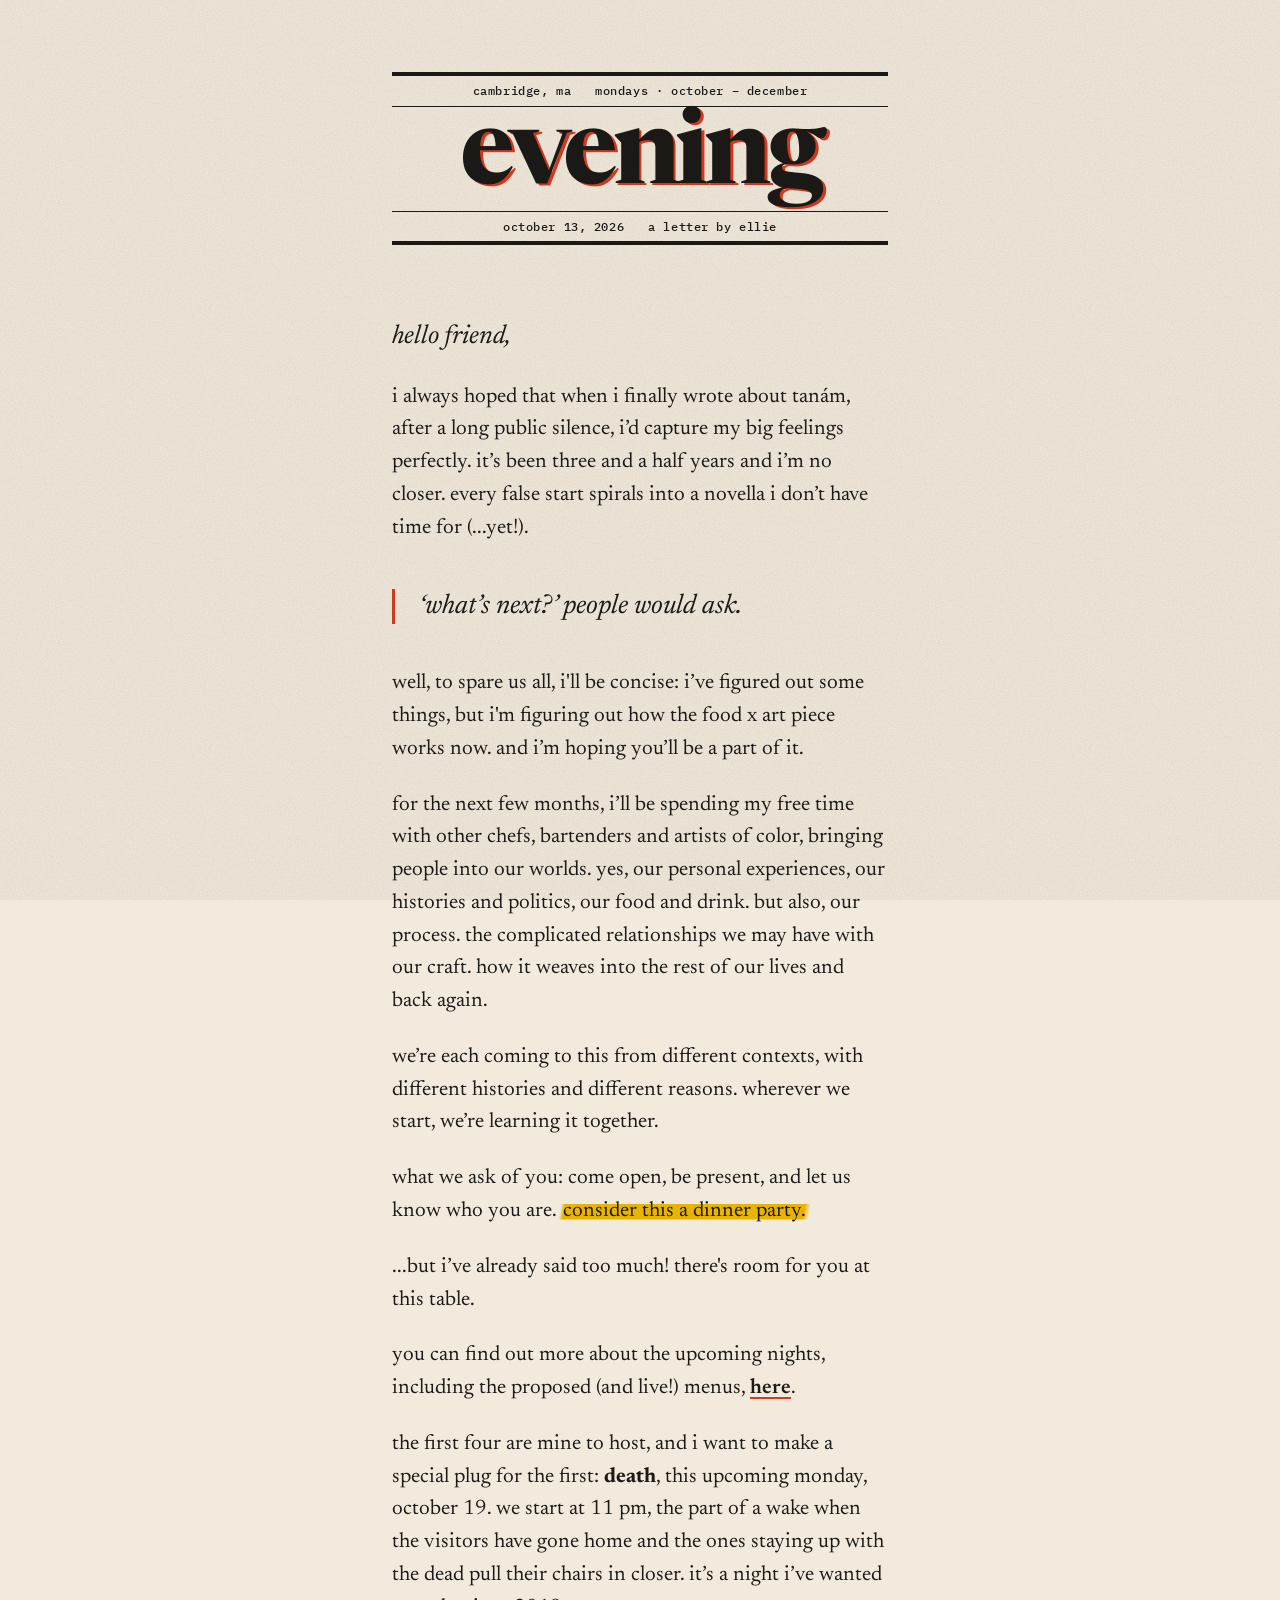
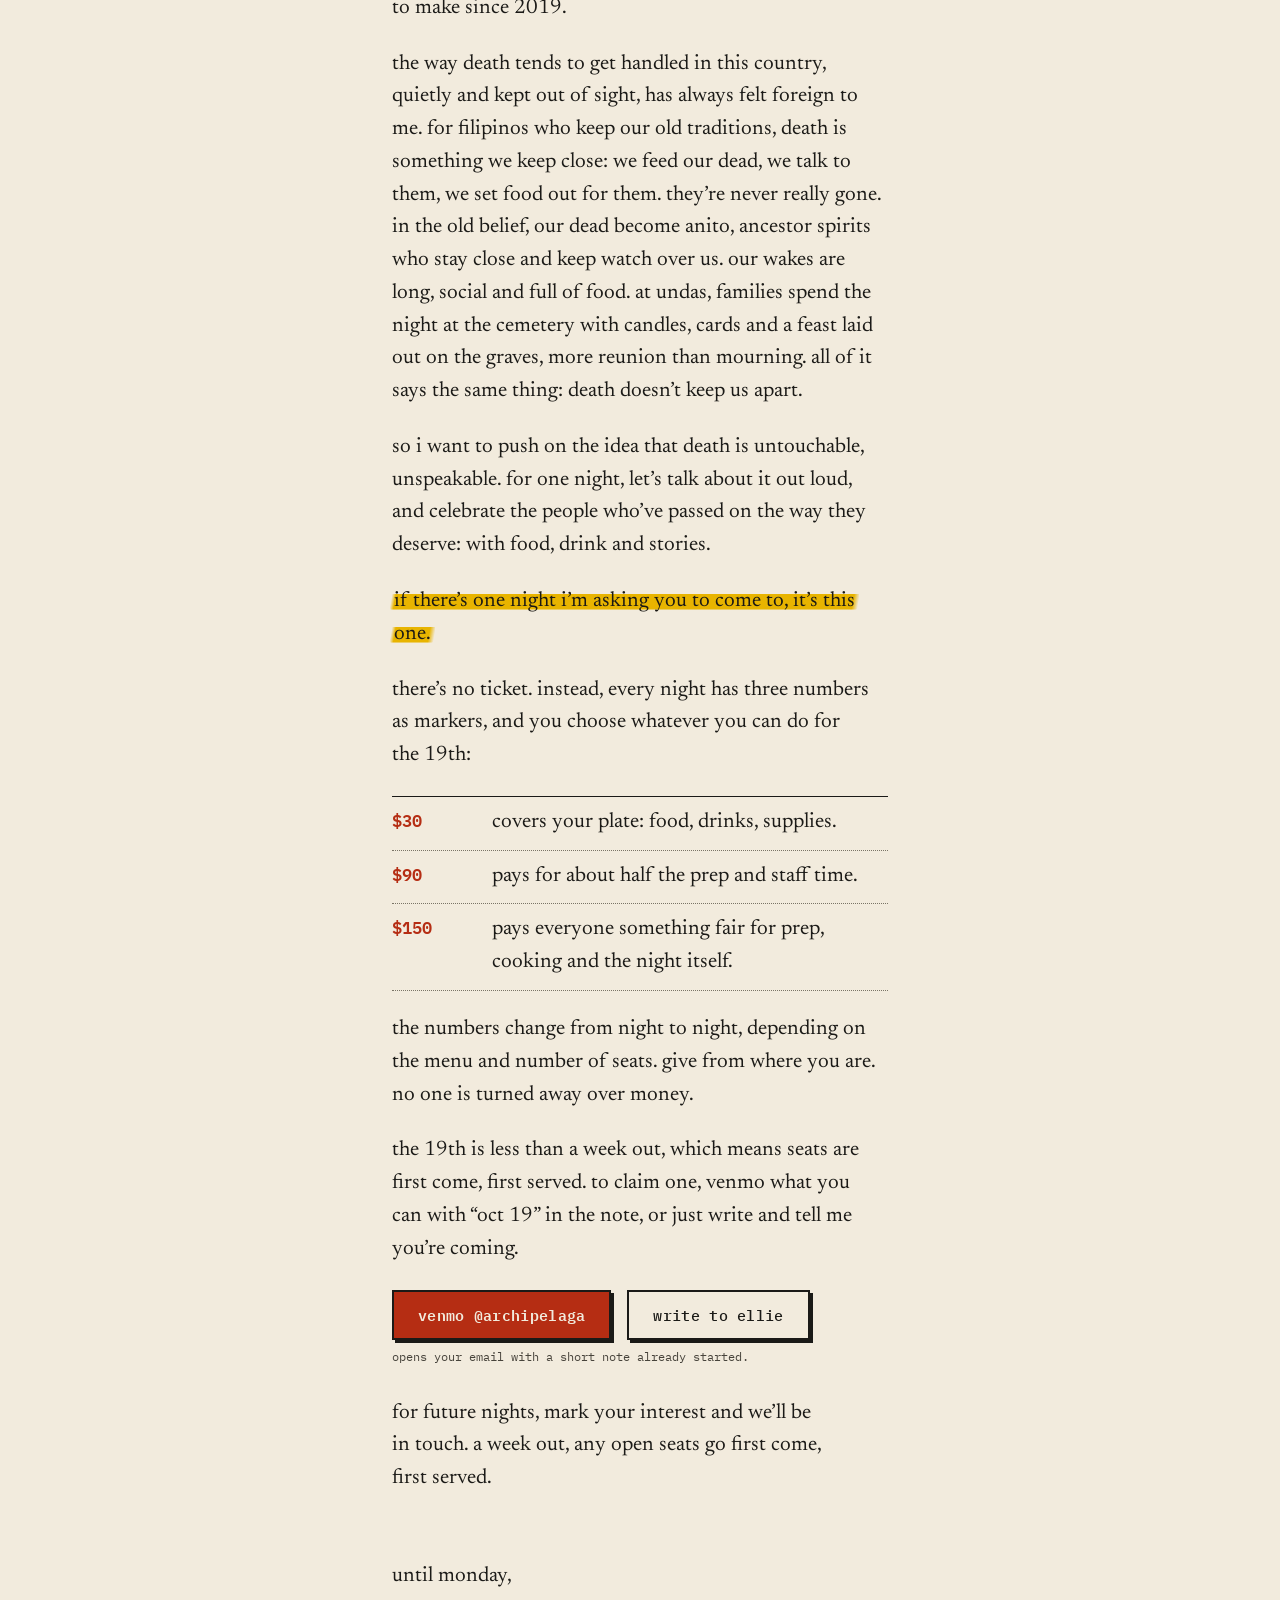
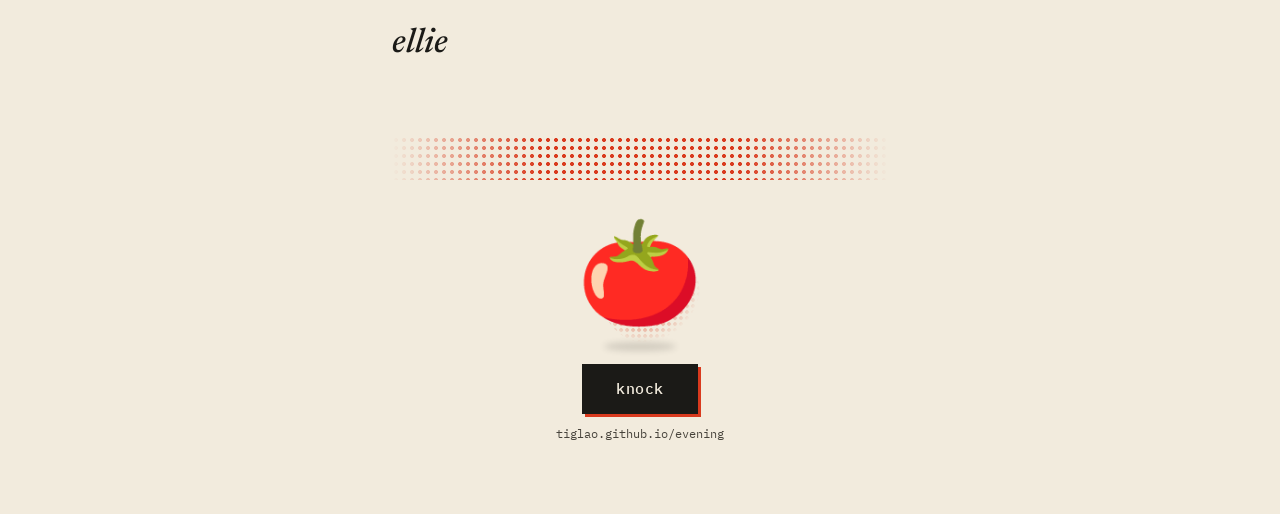
==== commit c7ba1d01: "Update invitation language for clarity and presence" ====
--- a/hello.html
+++ b/hello.html
@@ -70,7 +70,7 @@
       <p>well, to spare us all, i'll be concise: i’ve figured out some things, but i'm figuring out how the food x art piece works now. and i’m hoping you’ll be a part of it.</p>
       <p>for the next few months, i’ll be spending my free time with other chefs, bartenders and artists of color, bringing people into our worlds. yes, our personal experiences, our histories and politics, our food and drink. but also, our process. the complicated relationships we may have with our craft. how it weaves into the rest of our lives and back again.</p>
       <p>we’re each coming to this from different contexts, with different histories and different reasons. wherever we start, we’re learning it together.</p>
-      <p>what we ask of you: come open, come curious, and show up as yourself. <mark>consider this a dinner party.</mark></p>
+      <p>what we ask of you: come open, be present, and let us know who you are. <mark>consider this a dinner party.</mark></p>
       <p>...but i’ve already said too much! there's room for you at this table.</p>
       <p>you can find out more about the upcoming nights, including the proposed (and live!) menus, <a id="hello-gate-link" href="index.html" data-action="to-gate">here</a>.</p>
       <p>the first four are mine to host, and i want to make a special plug for the first: <strong>death</strong>, this upcoming monday, october 19. we start at 11 pm, the part of a wake when the visitors have gone home and the ones staying up with the dead pull their chairs in closer. it’s a night i’ve wanted to make since 2019.</p>
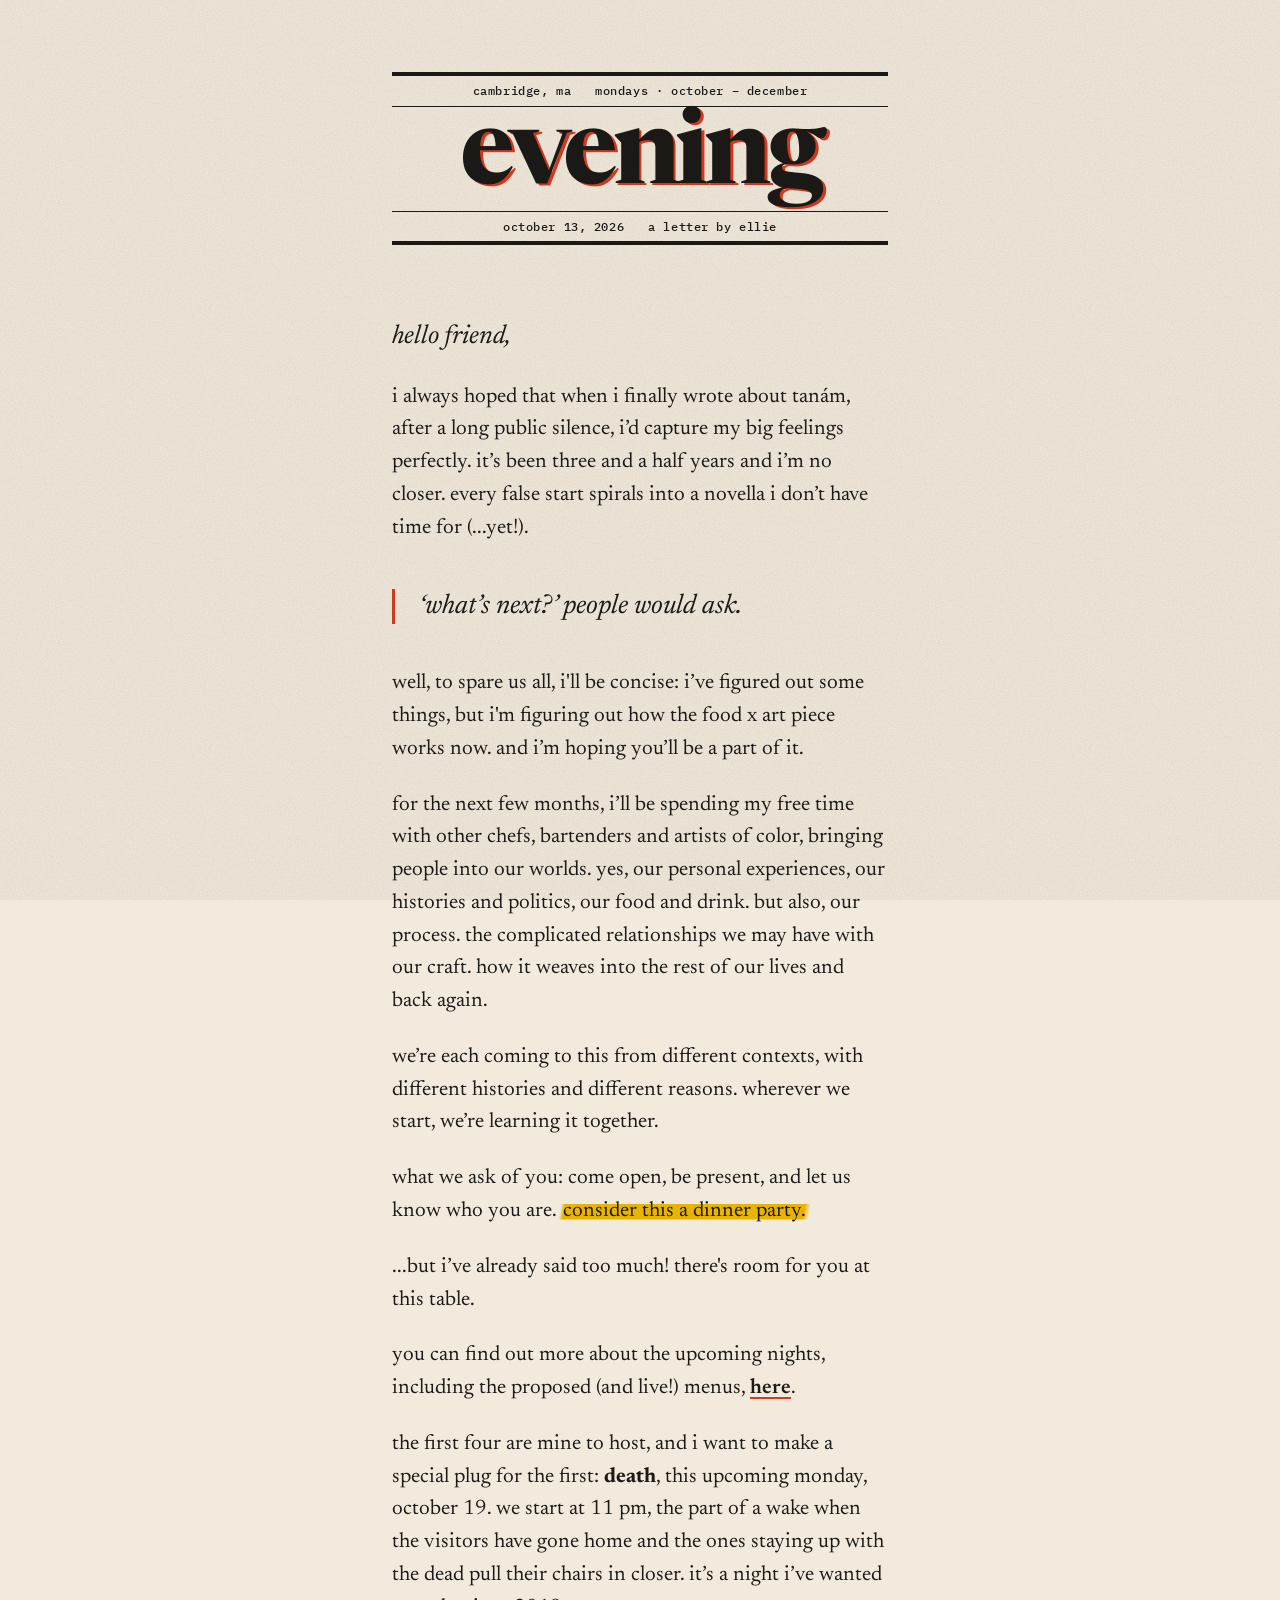
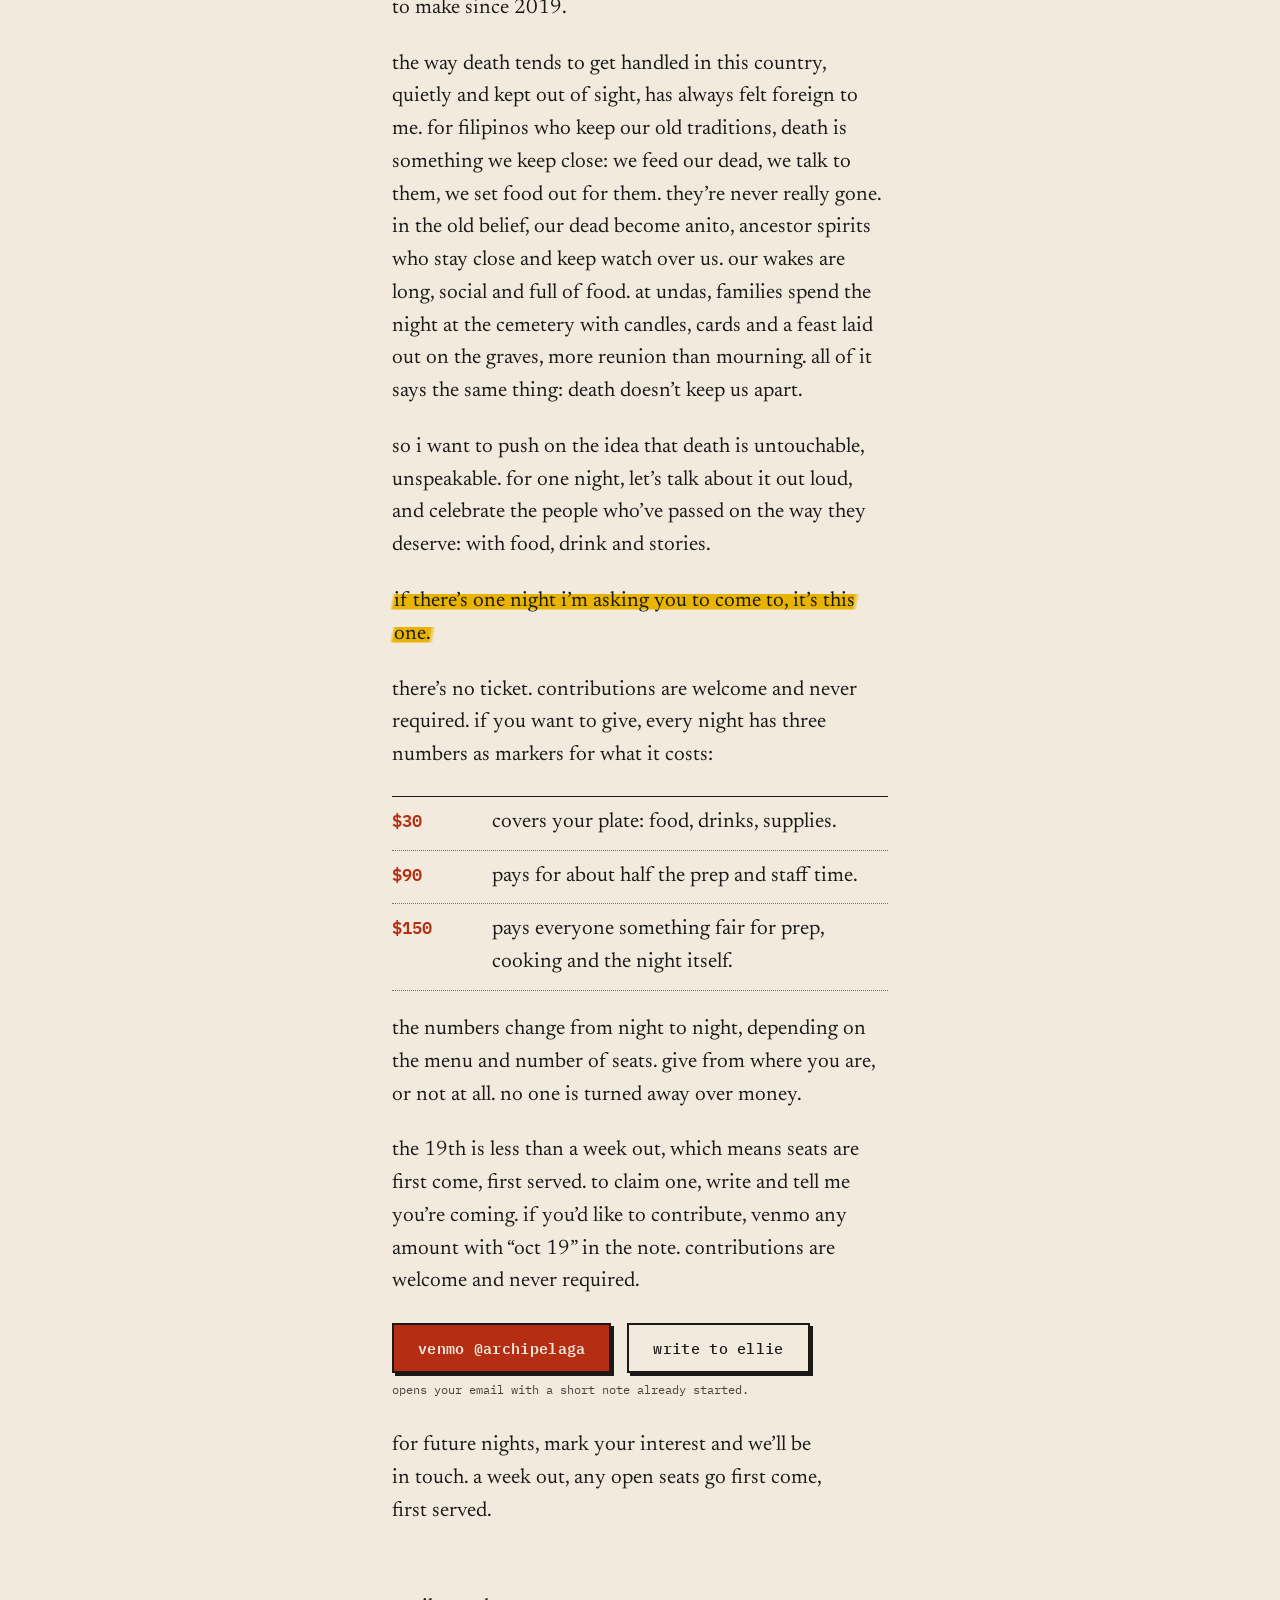
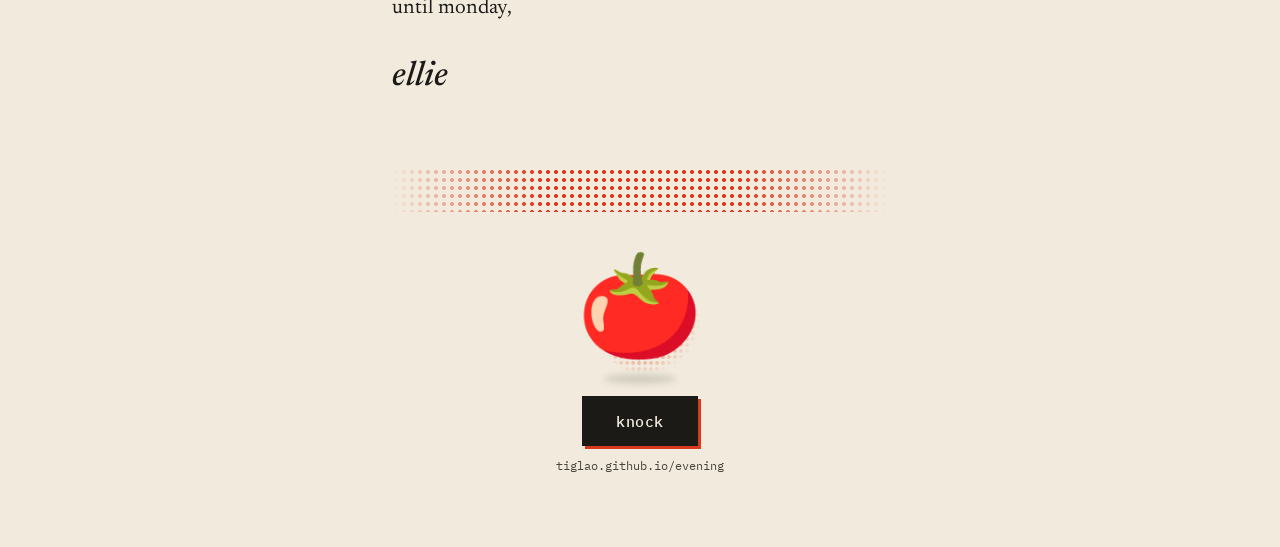
==== commit 740e2839: "copy: contributions are welcome and never required" ====
--- a/hello.html
+++ b/hello.html
@@ -77,14 +77,14 @@
       <p>the way death tends to get handled in this country, quietly and kept out of sight, has always felt foreign to me. for filipinos who keep our old traditions, death is something we keep close: we feed our dead, we talk to them, we set food out for them. they’re never really gone. in the old belief, our dead become anito, ancestor spirits who stay close and keep watch over us. our wakes are long, social and full of food. at undas, families spend the night at the cemetery with candles, cards and a feast laid out on the graves, more reunion than mourning. all of it says the same thing: death doesn’t keep us apart.</p>
       <p>so i want to push on the idea that death is untouchable, unspeakable. for one night, let’s talk about it out loud, and celebrate the people who’ve passed on the way they deserve: with food, drink and stories.</p>
       <p><mark>if there’s one night i’m asking you to come to, it’s this one.</mark></p>
-      <p>there’s no ticket. instead, every night has three numbers as markers, and you choose whatever you can do for the 19th:</p>
+      <p>there’s no ticket. contributions are welcome and never required. if you want to give, every night has three numbers as markers for what it costs:</p>
       <ul class="price-list" id="hello-prices">
         <li><span class="price-list__amt">$30</span><span>covers your plate: food, drinks, supplies.</span></li>
         <li><span class="price-list__amt">$90</span><span>pays for about half the prep and staff time.</span></li>
         <li><span class="price-list__amt">$150</span><span>pays everyone something fair for prep, cooking and the night itself.</span></li>
       </ul>
-      <p>the numbers change from night to night, depending on the menu and number of seats. give from where you are. no one is turned away over money.</p>
-      <p>the 19th is less than a week out, which means seats are first come, first served. to claim one, venmo what you can with “oct 19” in the note, or just write and tell me you’re coming.</p>
+      <p>the numbers change from night to night, depending on the menu and number of seats. give from where you are, or not at all. no one is turned away over money.</p>
+      <p>the 19th is less than a week out, which means seats are first come, first served. to claim one, write and tell me you’re coming. if you’d like to contribute, venmo any amount with “oct 19” in the note. contributions are welcome and never required.</p>
       <div class="note-actions" id="hello-actions">
         <a id="hello-venmo" class="btn btn--tomato" data-action="venmo" href="https://venmo.com/u/archipelaga" target="_blank" rel="noopener">venmo @archipelaga</a>
         <button id="hello-write" class="btn btn--ghost" type="button" data-action="write-ellie">write to ellie</button>
--- a/styles.css
+++ b/styles.css
@@ -530,12 +530,16 @@
 .menu::backdrop { background-color: rgba(27, 26, 23, .35); background-image: radial-gradient(circle at 50% 50%, rgba(27, 26, 23, .35) 1.2px, transparent 1.8px); background-size: 6px 6px; }
 .menu__head { flex: none; display: flex; justify-content: space-between; align-items: center; gap: var(--s-4); padding: 8px 12px 8px var(--s-5); border-bottom: 1px solid var(--ink); }
 .menu__meta { margin: 0; font: 500 12px/1.35 var(--font-mono); letter-spacing: .03em; }
+.menu__head-actions { flex: none; display: flex; align-items: center; gap: var(--s-4); }
+.menu__copy { font: 500 13px/1 var(--font-mono); }
+.menu__copy [data-label="copied"], .menu__copy[data-state="copied"] [data-label="idle"] { display: none; }
+.menu__copy[data-state="copied"] [data-label="copied"] { display: inline; }
 .menu__scroll { flex: 1 1 auto; min-height: 0; overflow-y: auto; overscroll-behavior: contain; padding: 0 var(--s-6) var(--s-7); }
 .menu__top { padding-top: var(--s-6); text-align: center; }
 .menu__title { margin: 0; font: italic 400 clamp(46px, 9vw, 74px)/.96 var(--font-serif); letter-spacing: -.025em; text-wrap: balance; text-shadow: .03em .02em 0 var(--misreg); }
 .menu__dek { margin: var(--s-3) auto 0; max-width: 28ch; font: italic 400 20px/1.3 var(--font-serif); color: var(--ink-2); text-wrap: balance; }
 .menu__intro { margin-top: var(--s-5); }
-.menu__intro p { margin: 0 auto 1em; max-width: 31em; font-size: 18px; line-height: 1.5; text-align: center; text-wrap: pretty; }
+.menu__intro p { margin: 0 auto 1em; max-width: 31em; font-size: 18px; line-height: 1.5; text-align: left; text-wrap: pretty; }
 .menu__label { position: relative; display: grid; place-items: center; height: 52px; margin: var(--s-6) 0 var(--s-5); }
 .menu__label::before {
   content: ""; position: absolute; inset: 0;
